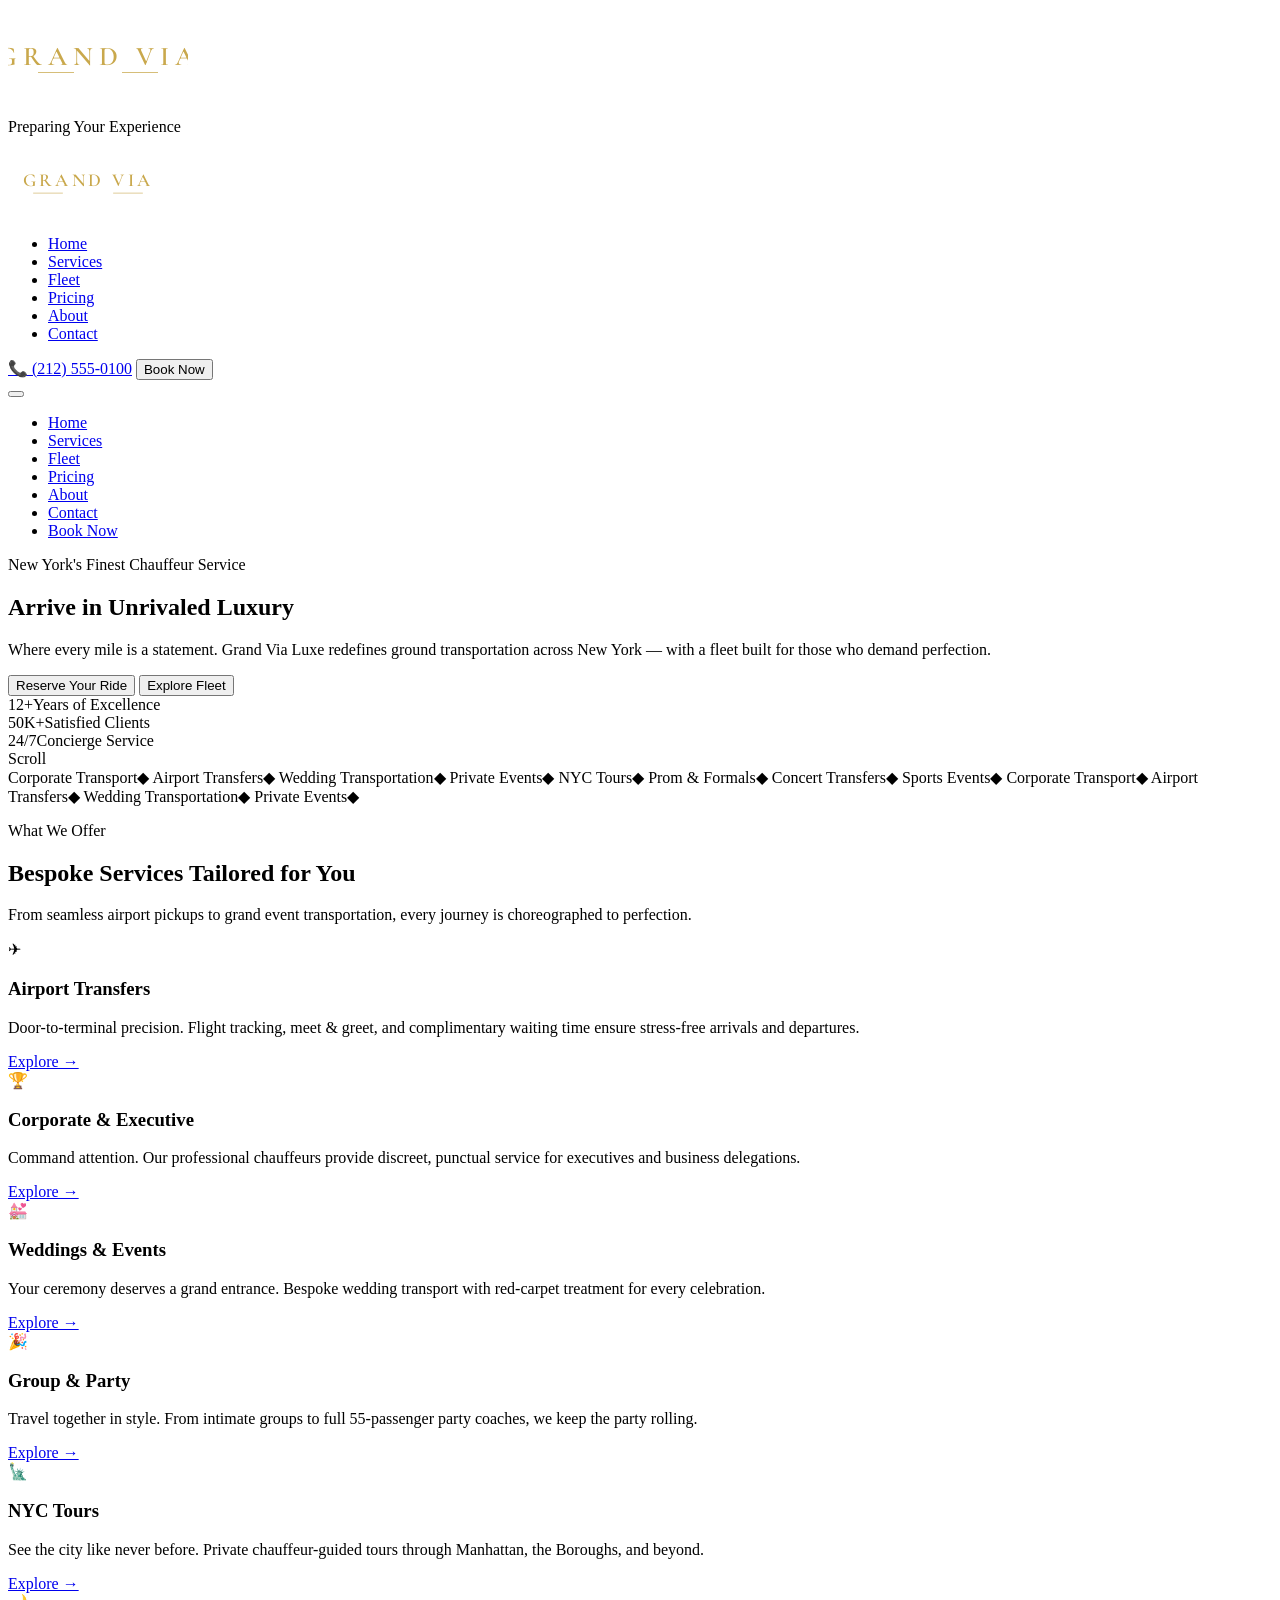
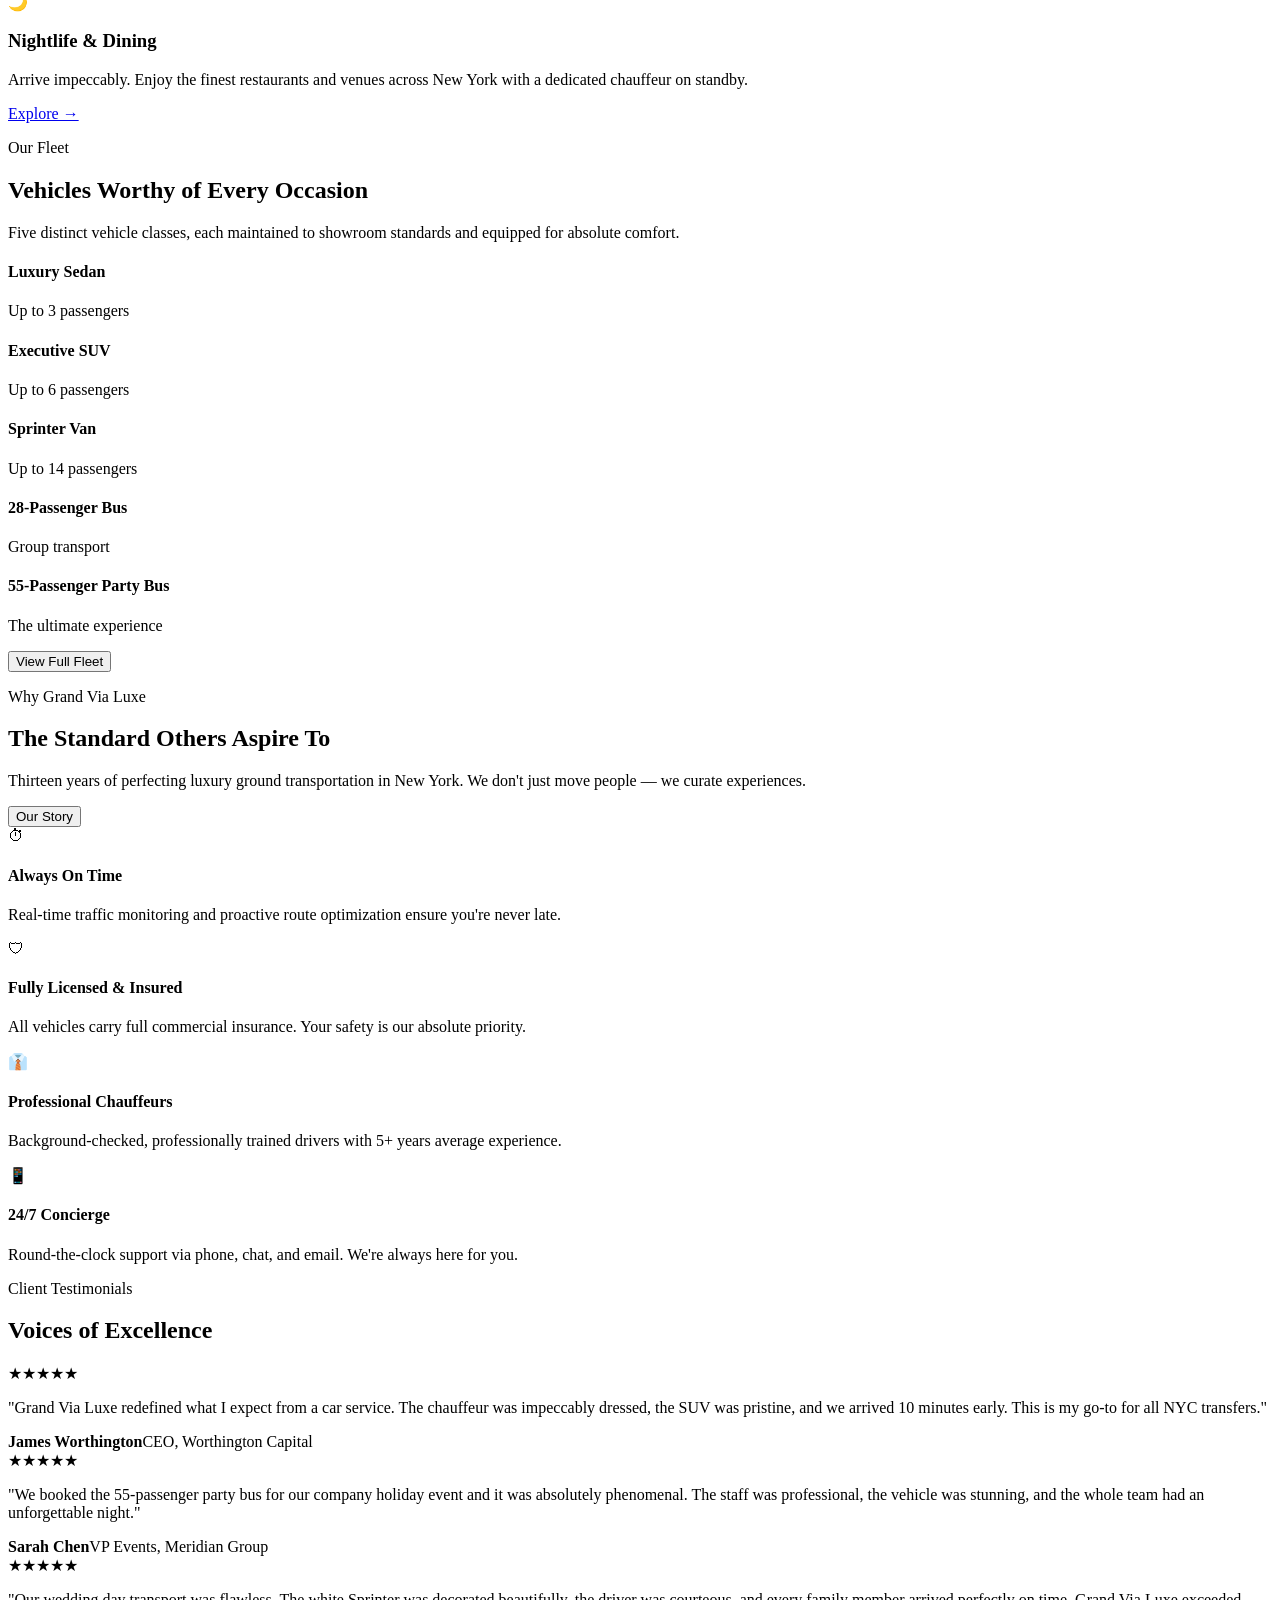
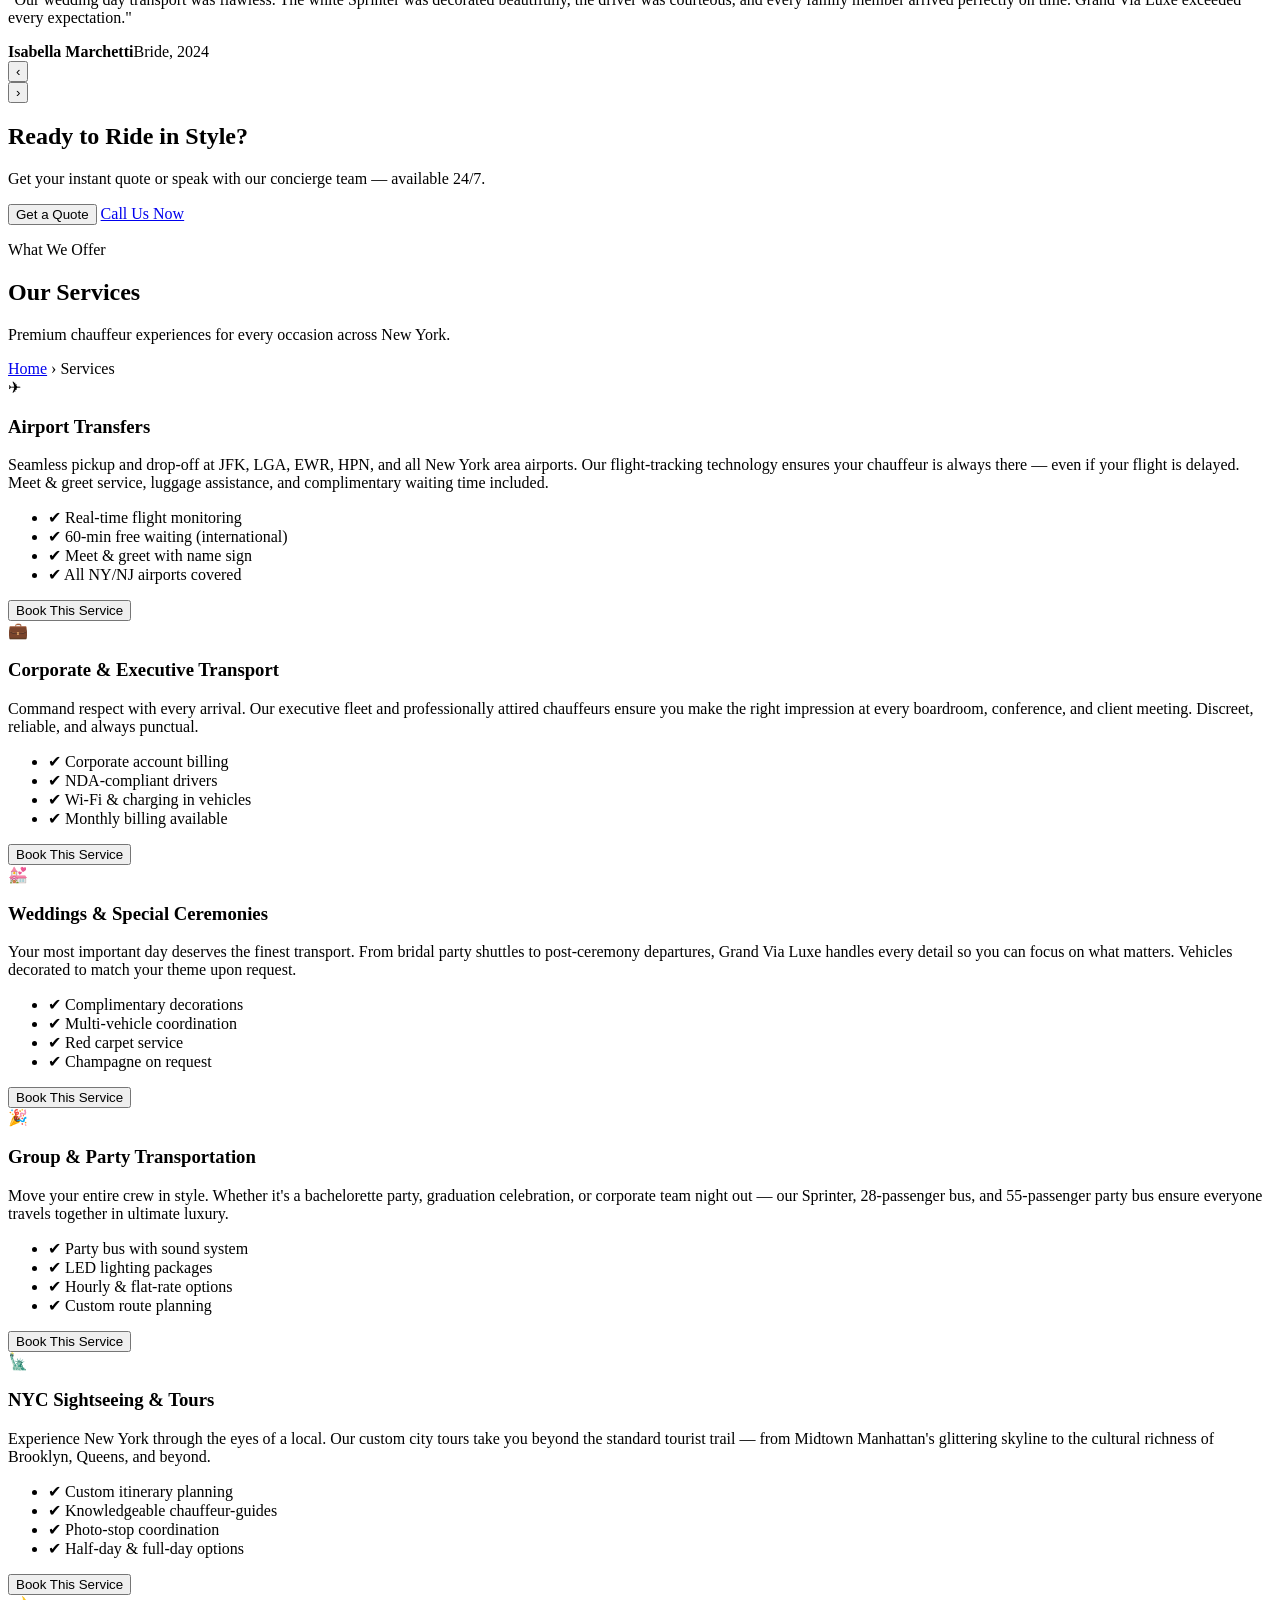
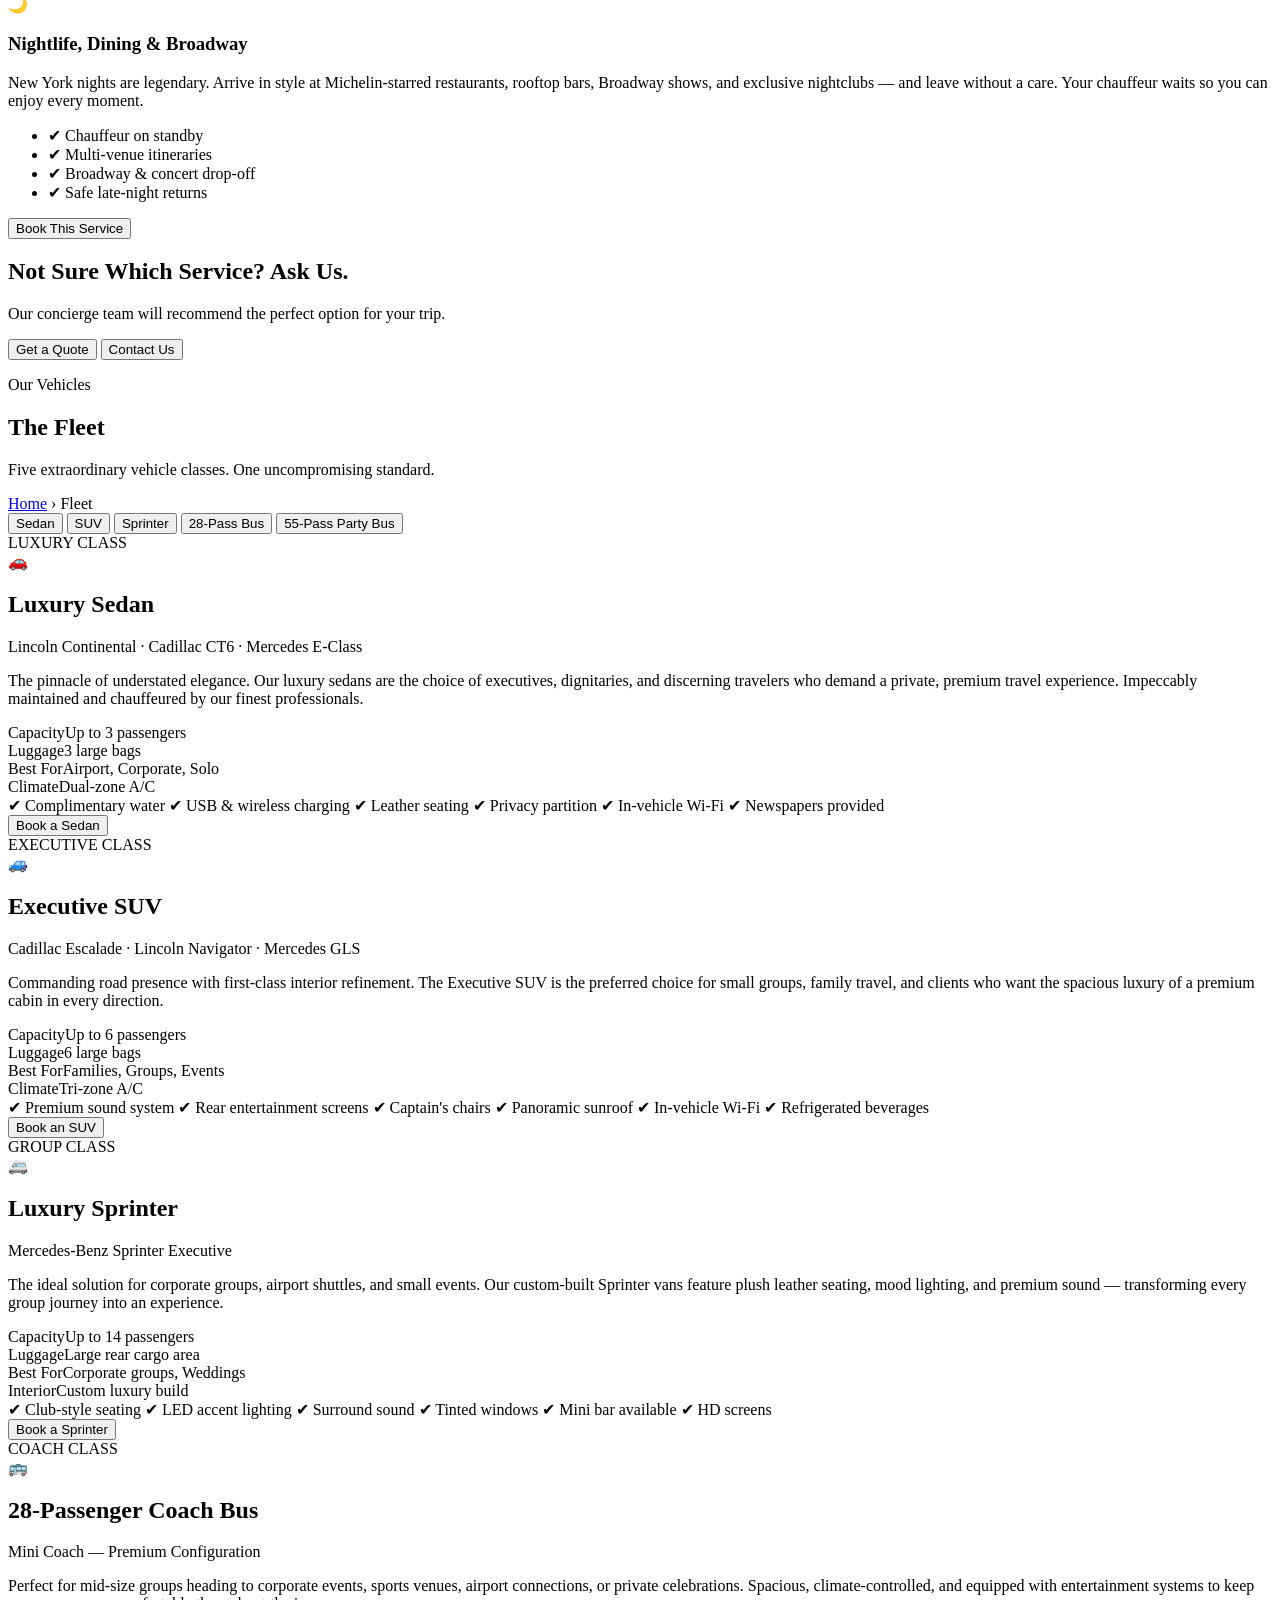
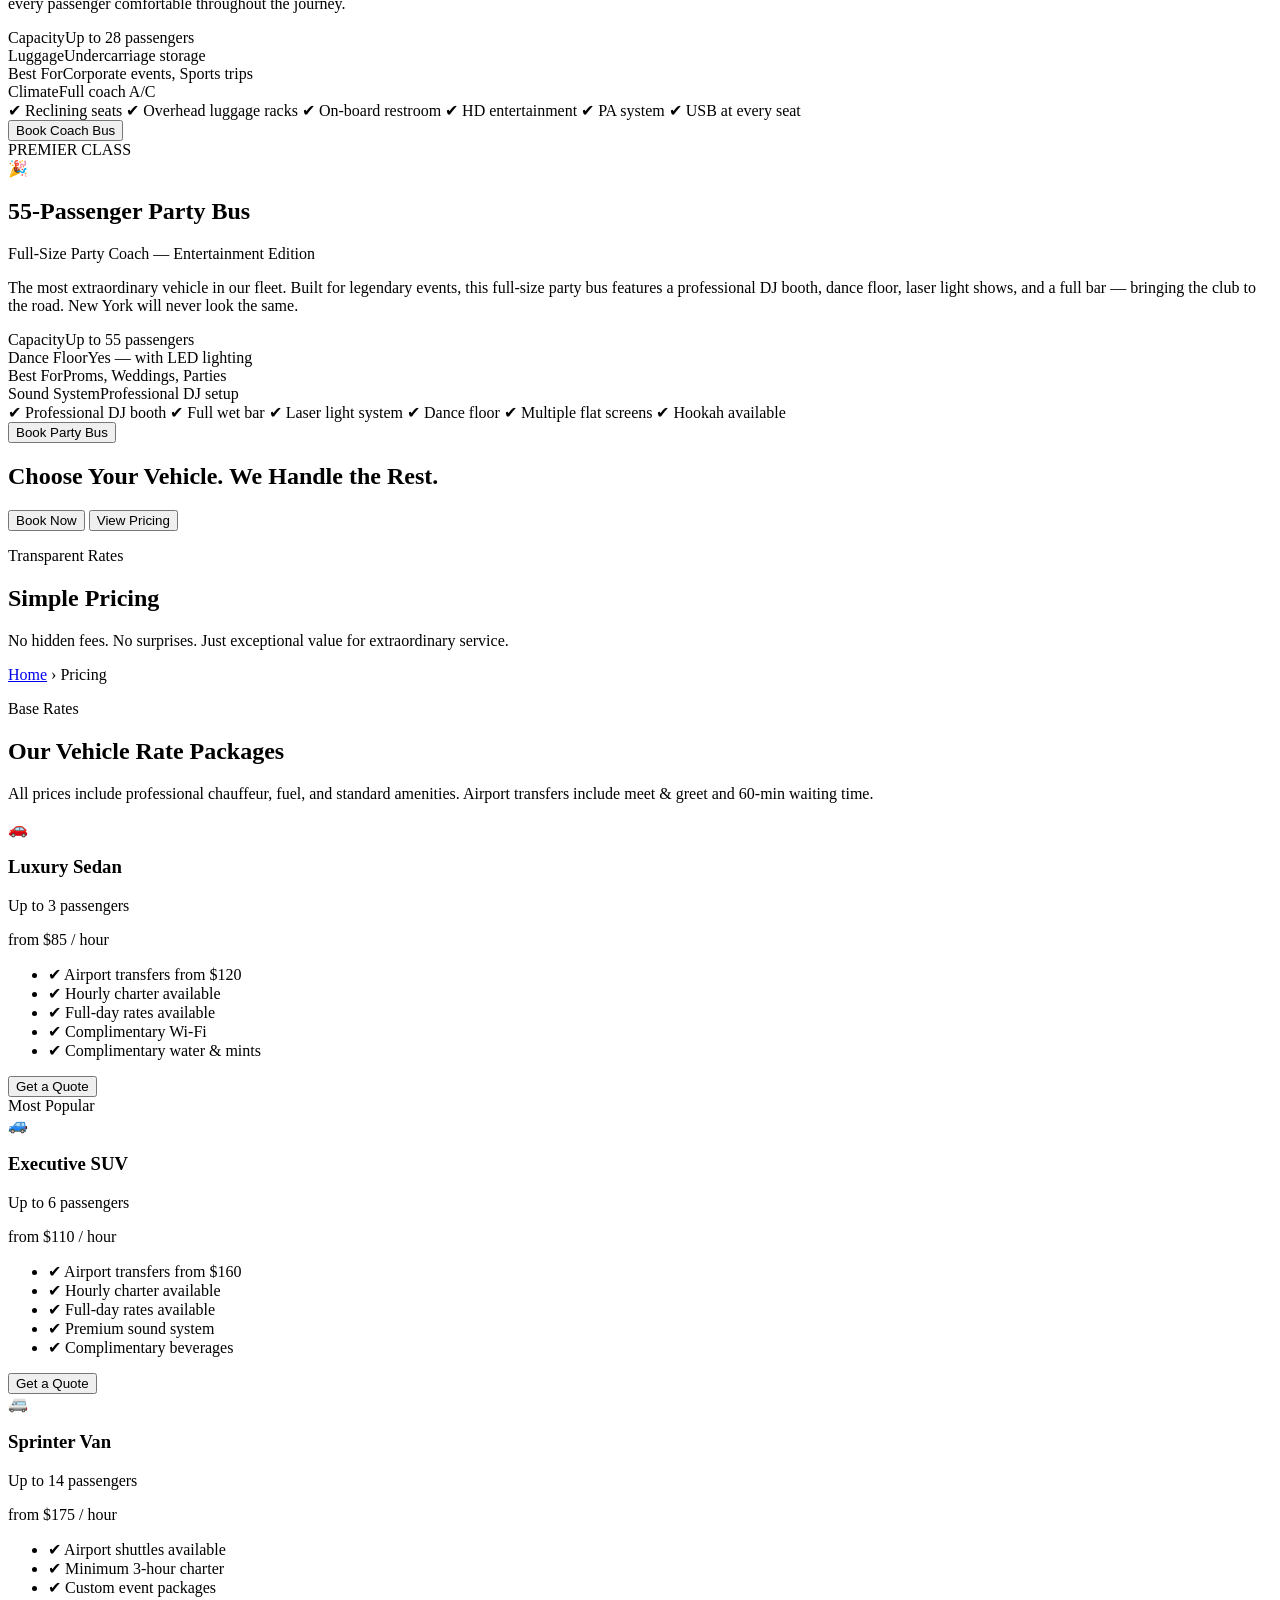
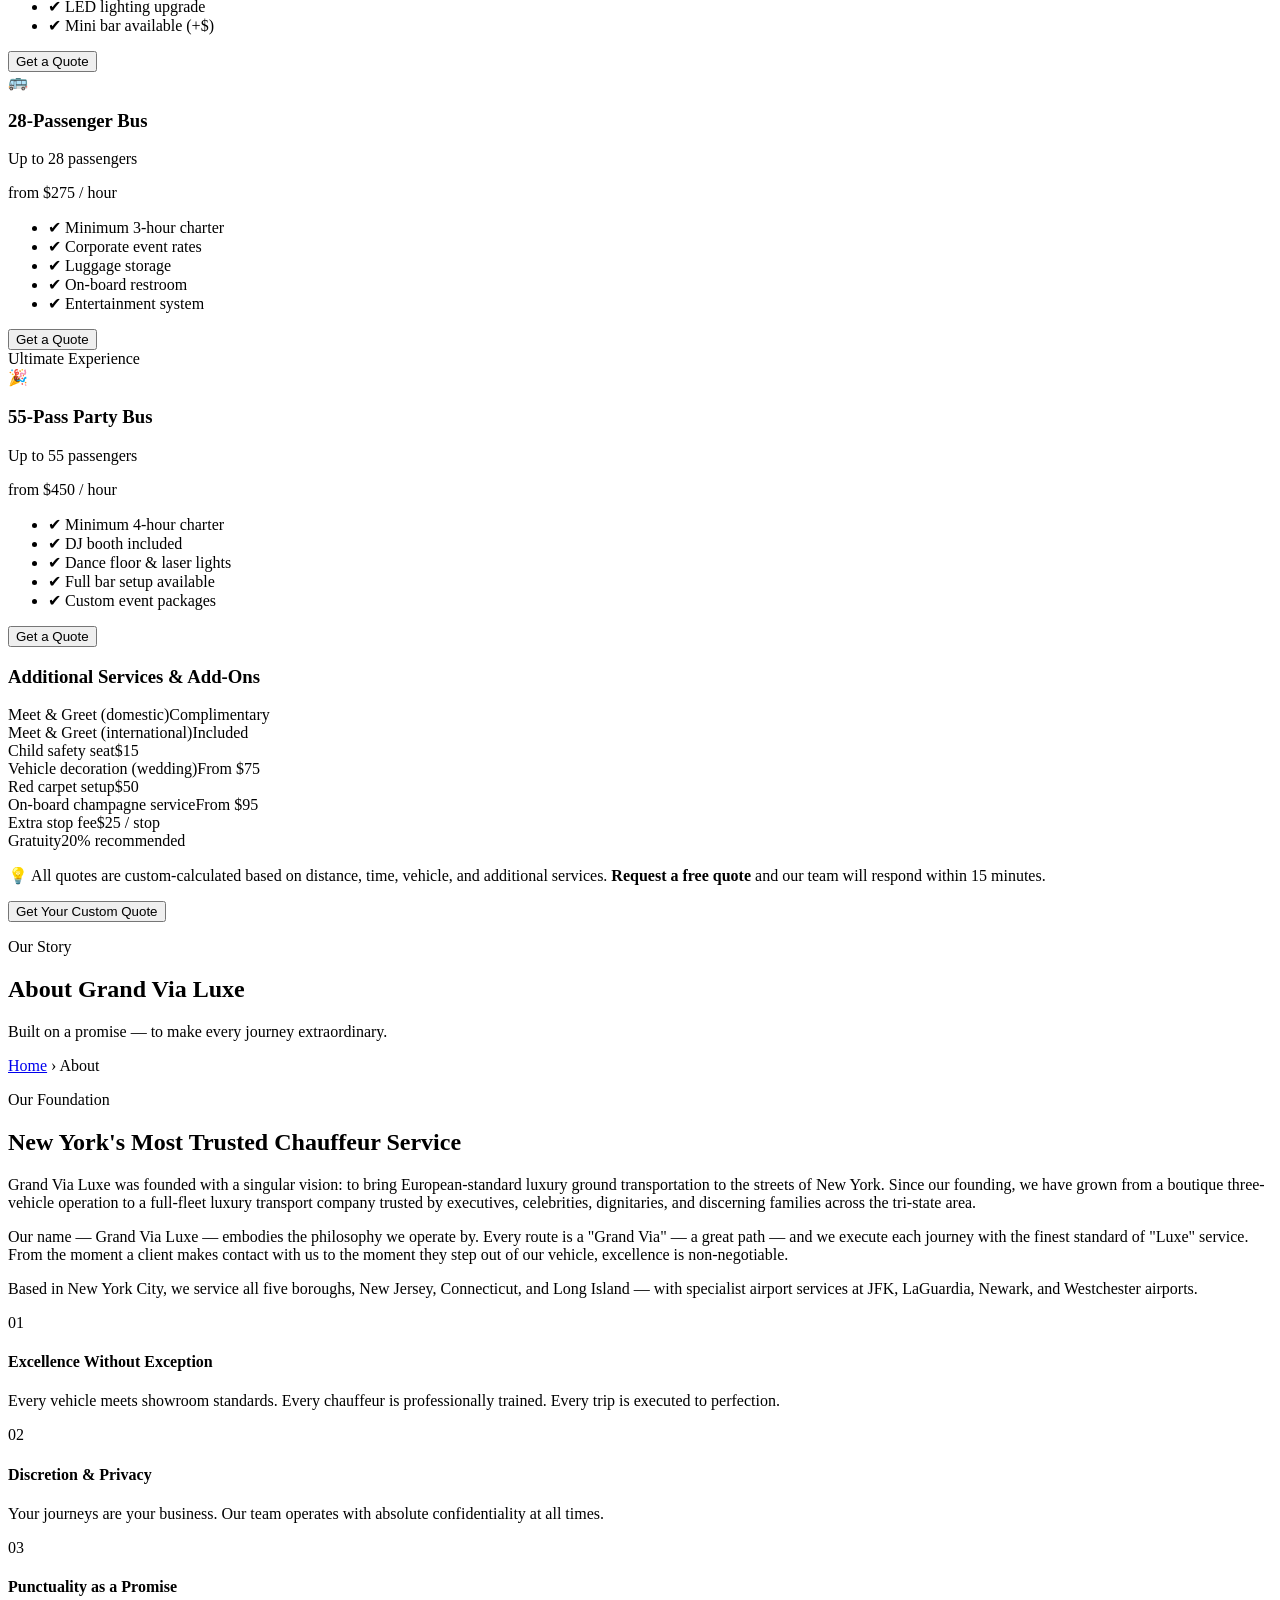
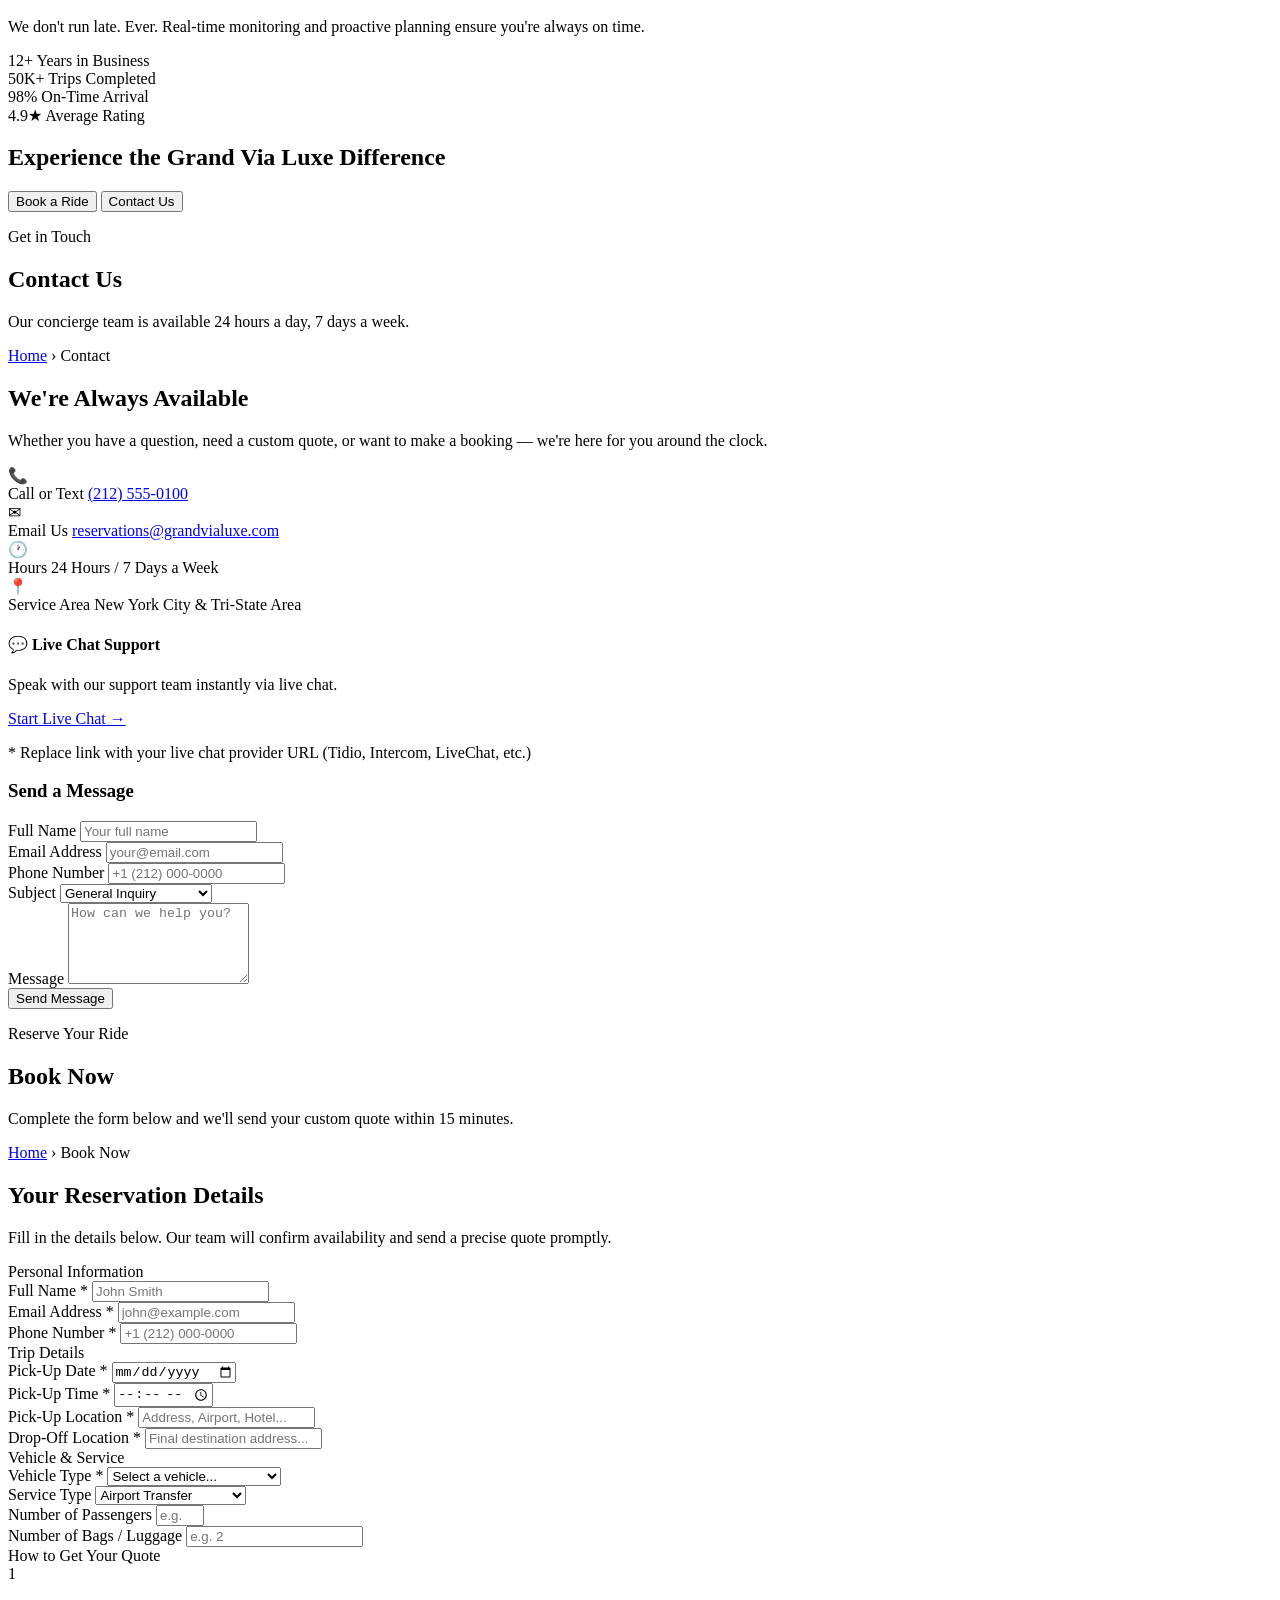
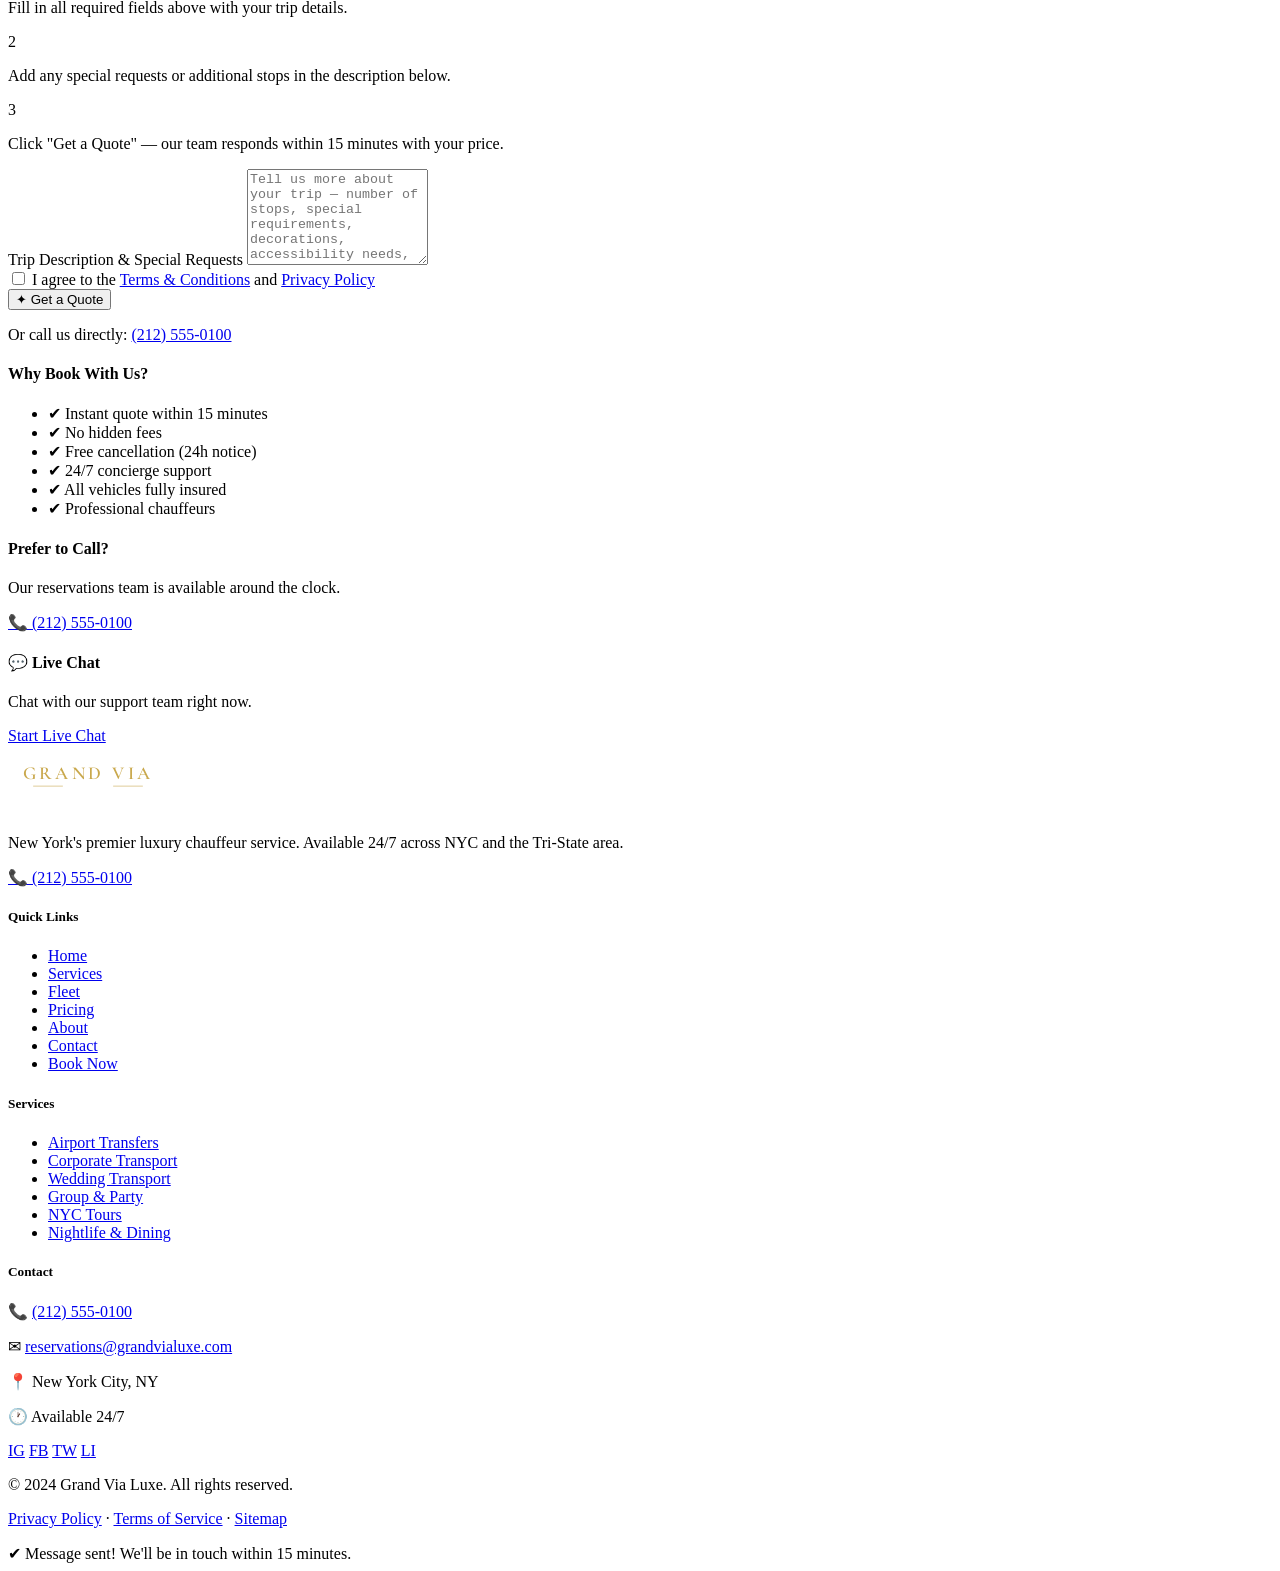
==== index.html @ 033e4ee2 "Website Uploaded" ====
<!DOCTYPE html>
<html lang="en">
<head>
  <meta charset="UTF-8" />
  <meta name="viewport" content="width=device-width, initial-scale=1.0"/>
  <title>Grand Via Luxe | Premium Chauffeur Service New York</title>
  <meta name="description" content="Grand Via Luxe – New York's premier luxury chauffeur service. Sedan, SUV, Sprinter, Party Bus. Book your ride today."/>
  <link rel="preconnect" href="https://fonts.googleapis.com"/>
  <link rel="preconnect" href="https://fonts.gstatic.com" crossorigin/>
  <link href="https://fonts.googleapis.com/css2?family=Cormorant+Garamond:ital,wght@0,300;0,400;0,600;0,700;1,300;1,400&family=Inter:wght@300;400;500;600&family=Playfair+Display:wght@400;700&display=swap" rel="stylesheet"/>
  <link rel="stylesheet" href="css/style.css"/>
</head>
<body>

<!-- ═══════════════ PRELOADER ═══════════════ -->
<div id="preloader">
  <div class="preloader-inner">
    <div class="preloader-logo">
      <svg viewBox="0 0 120 60" xmlns="http://www.w3.org/2000/svg" width="180">
        <text x="50%" y="38" text-anchor="middle" font-family="Cormorant Garamond,serif" font-size="18" font-weight="600" fill="#C9A84C" letter-spacing="4">GRAND VIA</text>
        <text x="50%" y="54" text-anchor="middle" font-family="Cormorant Garamond,serif" font-size="11" font-weight="300" fill="#ffffff" letter-spacing="8">LUXE</text>
        <line x1="20" y1="43" x2="44" y2="43" stroke="#C9A84C" stroke-width="0.5"/>
        <line x1="76" y1="43" x2="100" y2="43" stroke="#C9A84C" stroke-width="0.5"/>
      </svg>
    </div>
    <div class="preloader-line"><span></span></div>
    <p class="preloader-text">Preparing Your Experience</p>
  </div>
</div>

<!-- ═══════════════ NAV ═══════════════ -->
<header id="main-header">
  <nav class="navbar">
    <div class="nav-logo" data-page="home">
      <svg viewBox="0 0 140 55" xmlns="http://www.w3.org/2000/svg" width="160">
        <text x="50%" y="30" text-anchor="middle" font-family="Cormorant Garamond,serif" font-size="16" font-weight="600" fill="#C9A84C" letter-spacing="3">GRAND VIA</text>
        <text x="50%" y="46" text-anchor="middle" font-family="Cormorant Garamond,serif" font-size="10" font-weight="300" fill="#ffffff" letter-spacing="7">LUXE</text>
        <line x1="22" y1="36" x2="48" y2="36" stroke="#C9A84C" stroke-width="0.5"/>
        <line x1="92" y1="36" x2="118" y2="36" stroke="#C9A84C" stroke-width="0.5"/>
      </svg>
    </div>
    <ul class="nav-links">
      <li><a href="#" class="nav-link active" data-page="home">Home</a></li>
      <li><a href="#" class="nav-link" data-page="services">Services</a></li>
      <li><a href="#" class="nav-link" data-page="fleet">Fleet</a></li>
      <li><a href="#" class="nav-link" data-page="pricing">Pricing</a></li>
      <li><a href="#" class="nav-link" data-page="about">About</a></li>
      <li><a href="#" class="nav-link" data-page="contact">Contact</a></li>
    </ul>
    <div class="nav-actions">
      <a href="tel:+12125550100" class="nav-phone"><span class="phone-icon">📞</span> (212) 555-0100</a>
      <button class="btn-book-nav" data-page="booking">Book Now</button>
    </div>
    <button class="hamburger" id="hamburger" aria-label="Menu">
      <span></span><span></span><span></span>
    </button>
  </nav>
  <div class="mobile-menu" id="mobile-menu">
    <ul>
      <li><a href="#" class="nav-link" data-page="home">Home</a></li>
      <li><a href="#" class="nav-link" data-page="services">Services</a></li>
      <li><a href="#" class="nav-link" data-page="fleet">Fleet</a></li>
      <li><a href="#" class="nav-link" data-page="pricing">Pricing</a></li>
      <li><a href="#" class="nav-link" data-page="about">About</a></li>
      <li><a href="#" class="nav-link" data-page="contact">Contact</a></li>
      <li><a href="#" class="nav-link" data-page="booking">Book Now</a></li>
    </ul>
  </div>
</header>

<!-- ═══════════════ PAGE WRAPPER ═══════════════ -->
<main id="page-wrapper">

  <!-- ══════ PAGE: HOME ══════ -->
  <section class="page active" id="page-home">
    <!-- Hero -->
    <div class="hero">
      <div class="hero-bg">
        <div class="hero-overlay"></div>
        <div class="hero-particles" id="particles"></div>
      </div>
      <div class="hero-content">
        <p class="hero-eyebrow"><span class="gold-line"></span>New York's Finest Chauffeur Service<span class="gold-line"></span></p>
        <h1 class="hero-title">
          <span class="line1">Arrive in</span>
          <span class="line2 gold-text">Unrivaled</span>
          <span class="line3">Luxury</span>
        </h1>
        <p class="hero-sub">Where every mile is a statement. Grand Via Luxe redefines ground transportation across New York — with a fleet built for those who demand perfection.</p>
        <div class="hero-cta">
          <button class="btn-primary" data-page="booking">Reserve Your Ride</button>
          <button class="btn-outline" data-page="fleet">Explore Fleet</button>
        </div>
        <div class="hero-stats">
          <div class="stat"><span class="stat-num">12+</span><span class="stat-label">Years of Excellence</span></div>
          <div class="stat-divider"></div>
          <div class="stat"><span class="stat-num">50K+</span><span class="stat-label">Satisfied Clients</span></div>
          <div class="stat-divider"></div>
          <div class="stat"><span class="stat-num">24/7</span><span class="stat-label">Concierge Service</span></div>
        </div>
      </div>
      <div class="hero-scroll-indicator">
        <span>Scroll</span>
        <div class="scroll-line"></div>
      </div>
    </div>

    <!-- Marquee -->
    <div class="marquee-section">
      <div class="marquee-track">
        <span>Corporate Transport</span><span class="dot">◆</span>
        <span>Airport Transfers</span><span class="dot">◆</span>
        <span>Wedding Transportation</span><span class="dot">◆</span>
        <span>Private Events</span><span class="dot">◆</span>
        <span>NYC Tours</span><span class="dot">◆</span>
        <span>Prom & Formals</span><span class="dot">◆</span>
        <span>Concert Transfers</span><span class="dot">◆</span>
        <span>Sports Events</span><span class="dot">◆</span>
        <span>Corporate Transport</span><span class="dot">◆</span>
        <span>Airport Transfers</span><span class="dot">◆</span>
        <span>Wedding Transportation</span><span class="dot">◆</span>
        <span>Private Events</span><span class="dot">◆</span>
      </div>
    </div>

    <!-- Services Preview -->
    <section class="section services-preview">
      <div class="container">
        <div class="section-header">
          <p class="eyebrow">What We Offer</p>
          <h2>Bespoke <span class="gold-text">Services</span> Tailored for You</h2>
          <p class="section-sub">From seamless airport pickups to grand event transportation, every journey is choreographed to perfection.</p>
        </div>
        <div class="services-grid">
          <div class="service-card" data-page="services">
            <div class="service-icon">✈</div>
            <h3>Airport Transfers</h3>
            <p>Door-to-terminal precision. Flight tracking, meet & greet, and complimentary waiting time ensure stress-free arrivals and departures.</p>
            <a href="#" class="card-link" data-page="services">Explore →</a>
          </div>
          <div class="service-card featured" data-page="services">
            <div class="service-icon">🏆</div>
            <h3>Corporate & Executive</h3>
            <p>Command attention. Our professional chauffeurs provide discreet, punctual service for executives and business delegations.</p>
            <a href="#" class="card-link" data-page="services">Explore →</a>
          </div>
          <div class="service-card" data-page="services">
            <div class="service-icon">💒</div>
            <h3>Weddings & Events</h3>
            <p>Your ceremony deserves a grand entrance. Bespoke wedding transport with red-carpet treatment for every celebration.</p>
            <a href="#" class="card-link" data-page="services">Explore →</a>
          </div>
          <div class="service-card" data-page="services">
            <div class="service-icon">🎉</div>
            <h3>Group & Party</h3>
            <p>Travel together in style. From intimate groups to full 55-passenger party coaches, we keep the party rolling.</p>
            <a href="#" class="card-link" data-page="services">Explore →</a>
          </div>
          <div class="service-card" data-page="services">
            <div class="service-icon">🗽</div>
            <h3>NYC Tours</h3>
            <p>See the city like never before. Private chauffeur-guided tours through Manhattan, the Boroughs, and beyond.</p>
            <a href="#" class="card-link" data-page="services">Explore →</a>
          </div>
          <div class="service-card" data-page="services">
            <div class="service-icon">🌙</div>
            <h3>Nightlife & Dining</h3>
            <p>Arrive impeccably. Enjoy the finest restaurants and venues across New York with a dedicated chauffeur on standby.</p>
            <a href="#" class="card-link" data-page="services">Explore →</a>
          </div>
        </div>
      </div>
    </section>

    <!-- Fleet Preview -->
    <section class="section fleet-preview dark-section">
      <div class="container">
        <div class="section-header light">
          <p class="eyebrow">Our Fleet</p>
          <h2>Vehicles Worthy of <span class="gold-text">Every Occasion</span></h2>
          <p class="section-sub">Five distinct vehicle classes, each maintained to showroom standards and equipped for absolute comfort.</p>
        </div>
        <div class="fleet-preview-grid">
          <div class="fleet-thumb" data-page="fleet">
            <div class="fleet-thumb-img sedan-bg"></div>
            <div class="fleet-thumb-info">
              <h4>Luxury Sedan</h4>
              <p>Up to 3 passengers</p>
            </div>
          </div>
          <div class="fleet-thumb" data-page="fleet">
            <div class="fleet-thumb-img suv-bg"></div>
            <div class="fleet-thumb-info">
              <h4>Executive SUV</h4>
              <p>Up to 6 passengers</p>
            </div>
          </div>
          <div class="fleet-thumb" data-page="fleet">
            <div class="fleet-thumb-img sprinter-bg"></div>
            <div class="fleet-thumb-info">
              <h4>Sprinter Van</h4>
              <p>Up to 14 passengers</p>
            </div>
          </div>
          <div class="fleet-thumb" data-page="fleet">
            <div class="fleet-thumb-img bus28-bg"></div>
            <div class="fleet-thumb-info">
              <h4>28-Passenger Bus</h4>
              <p>Group transport</p>
            </div>
          </div>
          <div class="fleet-thumb" data-page="fleet">
            <div class="fleet-thumb-img bus55-bg"></div>
            <div class="fleet-thumb-info">
              <h4>55-Passenger Party Bus</h4>
              <p>The ultimate experience</p>
            </div>
          </div>
        </div>
        <div class="section-cta">
          <button class="btn-primary" data-page="fleet">View Full Fleet</button>
        </div>
      </div>
    </section>

    <!-- Why Us -->
    <section class="section why-section">
      <div class="container">
        <div class="why-layout">
          <div class="why-left">
            <p class="eyebrow">Why Grand Via Luxe</p>
            <h2>The Standard Others <span class="gold-text">Aspire To</span></h2>
            <p class="section-sub">Thirteen years of perfecting luxury ground transportation in New York. We don't just move people — we curate experiences.</p>
            <button class="btn-primary" data-page="about">Our Story</button>
          </div>
          <div class="why-right">
            <div class="why-item">
              <div class="why-icon">⏱</div>
              <div>
                <h4>Always On Time</h4>
                <p>Real-time traffic monitoring and proactive route optimization ensure you're never late.</p>
              </div>
            </div>
            <div class="why-item">
              <div class="why-icon">🛡</div>
              <div>
                <h4>Fully Licensed & Insured</h4>
                <p>All vehicles carry full commercial insurance. Your safety is our absolute priority.</p>
              </div>
            </div>
            <div class="why-item">
              <div class="why-icon">👔</div>
              <div>
                <h4>Professional Chauffeurs</h4>
                <p>Background-checked, professionally trained drivers with 5+ years average experience.</p>
              </div>
            </div>
            <div class="why-item">
              <div class="why-icon">📱</div>
              <div>
                <h4>24/7 Concierge</h4>
                <p>Round-the-clock support via phone, chat, and email. We're always here for you.</p>
              </div>
            </div>
          </div>
        </div>
      </div>
    </section>

    <!-- Testimonials -->
    <section class="section testimonials dark-section">
      <div class="container">
        <div class="section-header light">
          <p class="eyebrow">Client Testimonials</p>
          <h2>Voices of <span class="gold-text">Excellence</span></h2>
        </div>
        <div class="testimonials-slider" id="testimonials-slider">
          <div class="testimonial active">
            <div class="stars">★★★★★</div>
            <p>"Grand Via Luxe redefined what I expect from a car service. The chauffeur was impeccably dressed, the SUV was pristine, and we arrived 10 minutes early. This is my go-to for all NYC transfers."</p>
            <div class="testi-author"><strong>James Worthington</strong><span>CEO, Worthington Capital</span></div>
          </div>
          <div class="testimonial">
            <div class="stars">★★★★★</div>
            <p>"We booked the 55-passenger party bus for our company holiday event and it was absolutely phenomenal. The staff was professional, the vehicle was stunning, and the whole team had an unforgettable night."</p>
            <div class="testi-author"><strong>Sarah Chen</strong><span>VP Events, Meridian Group</span></div>
          </div>
          <div class="testimonial">
            <div class="stars">★★★★★</div>
            <p>"Our wedding day transport was flawless. The white Sprinter was decorated beautifully, the driver was courteous, and every family member arrived perfectly on time. Grand Via Luxe exceeded every expectation."</p>
            <div class="testi-author"><strong>Isabella Marchetti</strong><span>Bride, 2024</span></div>
          </div>
          <div class="testi-nav">
            <button class="testi-btn" id="testi-prev">‹</button>
            <div class="testi-dots">
              <span class="dot active"></span>
              <span class="dot"></span>
              <span class="dot"></span>
            </div>
            <button class="testi-btn" id="testi-next">›</button>
          </div>
        </div>
      </div>
    </section>

    <!-- CTA Banner -->
    <section class="cta-banner">
      <div class="cta-overlay"></div>
      <div class="container cta-content">
        <h2>Ready to Ride in <span class="gold-text">Style?</span></h2>
        <p>Get your instant quote or speak with our concierge team — available 24/7.</p>
        <div class="cta-actions">
          <button class="btn-primary" data-page="booking">Get a Quote</button>
          <a href="tel:+12125550100" class="btn-outline">Call Us Now</a>
        </div>
      </div>
    </section>
  </section>

  <!-- ══════ PAGE: SERVICES ══════ -->
  <section class="page" id="page-services">
    <div class="page-hero short-hero">
      <div class="short-hero-overlay"></div>
      <div class="short-hero-content">
        <p class="eyebrow">What We Offer</p>
        <h1>Our <span class="gold-text">Services</span></h1>
        <p>Premium chauffeur experiences for every occasion across New York.</p>
        <div class="breadcrumb"><a href="#" data-page="home">Home</a> <span>›</span> Services</div>
      </div>
    </div>

    <section class="section">
      <div class="container">
        <div class="services-full-grid">

          <div class="service-full-card">
            <div class="sfc-icon-wrap">✈</div>
            <div class="sfc-body">
              <h3>Airport Transfers</h3>
              <p>Seamless pickup and drop-off at JFK, LGA, EWR, HPN, and all New York area airports. Our flight-tracking technology ensures your chauffeur is always there — even if your flight is delayed. Meet & greet service, luggage assistance, and complimentary waiting time included.</p>
              <ul class="sfc-features">
                <li>✔ Real-time flight monitoring</li>
                <li>✔ 60-min free waiting (international)</li>
                <li>✔ Meet & greet with name sign</li>
                <li>✔ All NY/NJ airports covered</li>
              </ul>
              <button class="btn-primary" data-page="booking">Book This Service</button>
            </div>
          </div>

          <div class="service-full-card reverse">
            <div class="sfc-icon-wrap">💼</div>
            <div class="sfc-body">
              <h3>Corporate & Executive Transport</h3>
              <p>Command respect with every arrival. Our executive fleet and professionally attired chauffeurs ensure you make the right impression at every boardroom, conference, and client meeting. Discreet, reliable, and always punctual.</p>
              <ul class="sfc-features">
                <li>✔ Corporate account billing</li>
                <li>✔ NDA-compliant drivers</li>
                <li>✔ Wi-Fi & charging in vehicles</li>
                <li>✔ Monthly billing available</li>
              </ul>
              <button class="btn-primary" data-page="booking">Book This Service</button>
            </div>
          </div>

          <div class="service-full-card">
            <div class="sfc-icon-wrap">💒</div>
            <div class="sfc-body">
              <h3>Weddings & Special Ceremonies</h3>
              <p>Your most important day deserves the finest transport. From bridal party shuttles to post-ceremony departures, Grand Via Luxe handles every detail so you can focus on what matters. Vehicles decorated to match your theme upon request.</p>
              <ul class="sfc-features">
                <li>✔ Complimentary decorations</li>
                <li>✔ Multi-vehicle coordination</li>
                <li>✔ Red carpet service</li>
                <li>✔ Champagne on request</li>
              </ul>
              <button class="btn-primary" data-page="booking">Book This Service</button>
            </div>
          </div>

          <div class="service-full-card reverse">
            <div class="sfc-icon-wrap">🎉</div>
            <div class="sfc-body">
              <h3>Group & Party Transportation</h3>
              <p>Move your entire crew in style. Whether it's a bachelorette party, graduation celebration, or corporate team night out — our Sprinter, 28-passenger bus, and 55-passenger party bus ensure everyone travels together in ultimate luxury.</p>
              <ul class="sfc-features">
                <li>✔ Party bus with sound system</li>
                <li>✔ LED lighting packages</li>
                <li>✔ Hourly & flat-rate options</li>
                <li>✔ Custom route planning</li>
              </ul>
              <button class="btn-primary" data-page="booking">Book This Service</button>
            </div>
          </div>

          <div class="service-full-card">
            <div class="sfc-icon-wrap">🗽</div>
            <div class="sfc-body">
              <h3>NYC Sightseeing & Tours</h3>
              <p>Experience New York through the eyes of a local. Our custom city tours take you beyond the standard tourist trail — from Midtown Manhattan's glittering skyline to the cultural richness of Brooklyn, Queens, and beyond.</p>
              <ul class="sfc-features">
                <li>✔ Custom itinerary planning</li>
                <li>✔ Knowledgeable chauffeur-guides</li>
                <li>✔ Photo-stop coordination</li>
                <li>✔ Half-day & full-day options</li>
              </ul>
              <button class="btn-primary" data-page="booking">Book This Service</button>
            </div>
          </div>

          <div class="service-full-card reverse">
            <div class="sfc-icon-wrap">🌙</div>
            <div class="sfc-body">
              <h3>Nightlife, Dining & Broadway</h3>
              <p>New York nights are legendary. Arrive in style at Michelin-starred restaurants, rooftop bars, Broadway shows, and exclusive nightclubs — and leave without a care. Your chauffeur waits so you can enjoy every moment.</p>
              <ul class="sfc-features">
                <li>✔ Chauffeur on standby</li>
                <li>✔ Multi-venue itineraries</li>
                <li>✔ Broadway & concert drop-off</li>
                <li>✔ Safe late-night returns</li>
              </ul>
              <button class="btn-primary" data-page="booking">Book This Service</button>
            </div>
          </div>

        </div>
      </div>
    </section>

    <!-- Service CTA -->
    <div class="cta-banner">
      <div class="cta-overlay"></div>
      <div class="container cta-content">
        <h2>Not Sure Which Service? <span class="gold-text">Ask Us.</span></h2>
        <p>Our concierge team will recommend the perfect option for your trip.</p>
        <div class="cta-actions">
          <button class="btn-primary" data-page="booking">Get a Quote</button>
          <button class="btn-outline" data-page="contact">Contact Us</button>
        </div>
      </div>
    </div>
  </section>

  <!-- ══════ PAGE: FLEET ══════ -->
  <section class="page" id="page-fleet">
    <div class="page-hero short-hero">
      <div class="short-hero-overlay"></div>
      <div class="short-hero-content">
        <p class="eyebrow">Our Vehicles</p>
        <h1>The <span class="gold-text">Fleet</span></h1>
        <p>Five extraordinary vehicle classes. One uncompromising standard.</p>
        <div class="breadcrumb"><a href="#" data-page="home">Home</a> <span>›</span> Fleet</div>
      </div>
    </div>

    <section class="section">
      <div class="container">
        <div class="fleet-tabs">
          <button class="fleet-tab active" data-vehicle="sedan">Sedan</button>
          <button class="fleet-tab" data-vehicle="suv">SUV</button>
          <button class="fleet-tab" data-vehicle="sprinter">Sprinter</button>
          <button class="fleet-tab" data-vehicle="bus28">28-Pass Bus</button>
          <button class="fleet-tab" data-vehicle="bus55">55-Pass Party Bus</button>
        </div>

        <!-- Sedan -->
        <div class="vehicle-detail active" id="vehicle-sedan">
          <div class="vehicle-layout">
            <div class="vehicle-visual sedan-visual">
              <div class="vehicle-badge">LUXURY CLASS</div>
              <div class="vehicle-emoji-display">🚗</div>
            </div>
            <div class="vehicle-info">
              <h2>Luxury <span class="gold-text">Sedan</span></h2>
              <p class="vehicle-model">Lincoln Continental · Cadillac CT6 · Mercedes E-Class</p>
              <p class="vehicle-desc">The pinnacle of understated elegance. Our luxury sedans are the choice of executives, dignitaries, and discerning travelers who demand a private, premium travel experience. Impeccably maintained and chauffeured by our finest professionals.</p>
              <div class="vehicle-specs">
                <div class="spec"><span class="spec-label">Capacity</span><span class="spec-val">Up to 3 passengers</span></div>
                <div class="spec"><span class="spec-label">Luggage</span><span class="spec-val">3 large bags</span></div>
                <div class="spec"><span class="spec-label">Best For</span><span class="spec-val">Airport, Corporate, Solo</span></div>
                <div class="spec"><span class="spec-label">Climate</span><span class="spec-val">Dual-zone A/C</span></div>
              </div>
              <div class="vehicle-amenities">
                <span>✔ Complimentary water</span>
                <span>✔ USB & wireless charging</span>
                <span>✔ Leather seating</span>
                <span>✔ Privacy partition</span>
                <span>✔ In-vehicle Wi-Fi</span>
                <span>✔ Newspapers provided</span>
              </div>
              <button class="btn-primary" data-page="booking">Book a Sedan</button>
            </div>
          </div>
        </div>

        <!-- SUV -->
        <div class="vehicle-detail" id="vehicle-suv">
          <div class="vehicle-layout">
            <div class="vehicle-visual suv-visual">
              <div class="vehicle-badge">EXECUTIVE CLASS</div>
              <div class="vehicle-emoji-display">🚙</div>
            </div>
            <div class="vehicle-info">
              <h2>Executive <span class="gold-text">SUV</span></h2>
              <p class="vehicle-model">Cadillac Escalade · Lincoln Navigator · Mercedes GLS</p>
              <p class="vehicle-desc">Commanding road presence with first-class interior refinement. The Executive SUV is the preferred choice for small groups, family travel, and clients who want the spacious luxury of a premium cabin in every direction.</p>
              <div class="vehicle-specs">
                <div class="spec"><span class="spec-label">Capacity</span><span class="spec-val">Up to 6 passengers</span></div>
                <div class="spec"><span class="spec-label">Luggage</span><span class="spec-val">6 large bags</span></div>
                <div class="spec"><span class="spec-label">Best For</span><span class="spec-val">Families, Groups, Events</span></div>
                <div class="spec"><span class="spec-label">Climate</span><span class="spec-val">Tri-zone A/C</span></div>
              </div>
              <div class="vehicle-amenities">
                <span>✔ Premium sound system</span>
                <span>✔ Rear entertainment screens</span>
                <span>✔ Captain's chairs</span>
                <span>✔ Panoramic sunroof</span>
                <span>✔ In-vehicle Wi-Fi</span>
                <span>✔ Refrigerated beverages</span>
              </div>
              <button class="btn-primary" data-page="booking">Book an SUV</button>
            </div>
          </div>
        </div>

        <!-- Sprinter -->
        <div class="vehicle-detail" id="vehicle-sprinter">
          <div class="vehicle-layout">
            <div class="vehicle-visual sprinter-visual">
              <div class="vehicle-badge">GROUP CLASS</div>
              <div class="vehicle-emoji-display">🚐</div>
            </div>
            <div class="vehicle-info">
              <h2>Luxury <span class="gold-text">Sprinter</span></h2>
              <p class="vehicle-model">Mercedes-Benz Sprinter Executive</p>
              <p class="vehicle-desc">The ideal solution for corporate groups, airport shuttles, and small events. Our custom-built Sprinter vans feature plush leather seating, mood lighting, and premium sound — transforming every group journey into an experience.</p>
              <div class="vehicle-specs">
                <div class="spec"><span class="spec-label">Capacity</span><span class="spec-val">Up to 14 passengers</span></div>
                <div class="spec"><span class="spec-label">Luggage</span><span class="spec-val">Large rear cargo area</span></div>
                <div class="spec"><span class="spec-label">Best For</span><span class="spec-val">Corporate groups, Weddings</span></div>
                <div class="spec"><span class="spec-label">Interior</span><span class="spec-val">Custom luxury build</span></div>
              </div>
              <div class="vehicle-amenities">
                <span>✔ Club-style seating</span>
                <span>✔ LED accent lighting</span>
                <span>✔ Surround sound</span>
                <span>✔ Tinted windows</span>
                <span>✔ Mini bar available</span>
                <span>✔ HD screens</span>
              </div>
              <button class="btn-primary" data-page="booking">Book a Sprinter</button>
            </div>
          </div>
        </div>

        <!-- 28 Passenger Bus -->
        <div class="vehicle-detail" id="vehicle-bus28">
          <div class="vehicle-layout">
            <div class="vehicle-visual bus28-visual">
              <div class="vehicle-badge">COACH CLASS</div>
              <div class="vehicle-emoji-display">🚌</div>
            </div>
            <div class="vehicle-info">
              <h2>28-Passenger <span class="gold-text">Coach Bus</span></h2>
              <p class="vehicle-model">Mini Coach — Premium Configuration</p>
              <p class="vehicle-desc">Perfect for mid-size groups heading to corporate events, sports venues, airport connections, or private celebrations. Spacious, climate-controlled, and equipped with entertainment systems to keep every passenger comfortable throughout the journey.</p>
              <div class="vehicle-specs">
                <div class="spec"><span class="spec-label">Capacity</span><span class="spec-val">Up to 28 passengers</span></div>
                <div class="spec"><span class="spec-label">Luggage</span><span class="spec-val">Undercarriage storage</span></div>
                <div class="spec"><span class="spec-label">Best For</span><span class="spec-val">Corporate events, Sports trips</span></div>
                <div class="spec"><span class="spec-label">Climate</span><span class="spec-val">Full coach A/C</span></div>
              </div>
              <div class="vehicle-amenities">
                <span>✔ Reclining seats</span>
                <span>✔ Overhead luggage racks</span>
                <span>✔ On-board restroom</span>
                <span>✔ HD entertainment</span>
                <span>✔ PA system</span>
                <span>✔ USB at every seat</span>
              </div>
              <button class="btn-primary" data-page="booking">Book Coach Bus</button>
            </div>
          </div>
        </div>

        <!-- 55 Passenger Party Bus -->
        <div class="vehicle-detail" id="vehicle-bus55">
          <div class="vehicle-layout">
            <div class="vehicle-visual bus55-visual">
              <div class="vehicle-badge">PREMIER CLASS</div>
              <div class="vehicle-emoji-display">🎉</div>
            </div>
            <div class="vehicle-info">
              <h2>55-Passenger <span class="gold-text">Party Bus</span></h2>
              <p class="vehicle-model">Full-Size Party Coach — Entertainment Edition</p>
              <p class="vehicle-desc">The most extraordinary vehicle in our fleet. Built for legendary events, this full-size party bus features a professional DJ booth, dance floor, laser light shows, and a full bar — bringing the club to the road. New York will never look the same.</p>
              <div class="vehicle-specs">
                <div class="spec"><span class="spec-label">Capacity</span><span class="spec-val">Up to 55 passengers</span></div>
                <div class="spec"><span class="spec-label">Dance Floor</span><span class="spec-val">Yes — with LED lighting</span></div>
                <div class="spec"><span class="spec-label">Best For</span><span class="spec-val">Proms, Weddings, Parties</span></div>
                <div class="spec"><span class="spec-label">Sound System</span><span class="spec-val">Professional DJ setup</span></div>
              </div>
              <div class="vehicle-amenities">
                <span>✔ Professional DJ booth</span>
                <span>✔ Full wet bar</span>
                <span>✔ Laser light system</span>
                <span>✔ Dance floor</span>
                <span>✔ Multiple flat screens</span>
                <span>✔ Hookah available</span>
              </div>
              <button class="btn-primary" data-page="booking">Book Party Bus</button>
            </div>
          </div>
        </div>

      </div>
    </section>

    <div class="cta-banner">
      <div class="cta-overlay"></div>
      <div class="container cta-content">
        <h2>Choose Your Vehicle. <span class="gold-text">We Handle the Rest.</span></h2>
        <div class="cta-actions">
          <button class="btn-primary" data-page="booking">Book Now</button>
          <button class="btn-outline" data-page="pricing">View Pricing</button>
        </div>
      </div>
    </div>
  </section>

  <!-- ══════ PAGE: PRICING ══════ -->
  <section class="page" id="page-pricing">
    <div class="page-hero short-hero">
      <div class="short-hero-overlay"></div>
      <div class="short-hero-content">
        <p class="eyebrow">Transparent Rates</p>
        <h1>Simple <span class="gold-text">Pricing</span></h1>
        <p>No hidden fees. No surprises. Just exceptional value for extraordinary service.</p>
        <div class="breadcrumb"><a href="#" data-page="home">Home</a> <span>›</span> Pricing</div>
      </div>
    </div>

    <section class="section">
      <div class="container">
        <div class="pricing-intro">
          <p class="eyebrow">Base Rates</p>
          <h2>Our Vehicle <span class="gold-text">Rate Packages</span></h2>
          <p class="section-sub">All prices include professional chauffeur, fuel, and standard amenities. Airport transfers include meet & greet and 60-min waiting time.</p>
        </div>
        <div class="pricing-grid">
          <div class="pricing-card">
            <div class="pricing-header">
              <div class="pricing-icon">🚗</div>
              <h3>Luxury Sedan</h3>
              <p class="capacity">Up to 3 passengers</p>
            </div>
            <div class="pricing-price">
              <span class="from">from</span>
              <span class="price">$85</span>
              <span class="per">/ hour</span>
            </div>
            <ul class="pricing-features">
              <li>✔ Airport transfers from $120</li>
              <li>✔ Hourly charter available</li>
              <li>✔ Full-day rates available</li>
              <li>✔ Complimentary Wi-Fi</li>
              <li>✔ Complimentary water & mints</li>
            </ul>
            <button class="btn-primary" data-page="booking">Get a Quote</button>
          </div>

          <div class="pricing-card featured">
            <div class="pricing-badge">Most Popular</div>
            <div class="pricing-header">
              <div class="pricing-icon">🚙</div>
              <h3>Executive SUV</h3>
              <p class="capacity">Up to 6 passengers</p>
            </div>
            <div class="pricing-price">
              <span class="from">from</span>
              <span class="price">$110</span>
              <span class="per">/ hour</span>
            </div>
            <ul class="pricing-features">
              <li>✔ Airport transfers from $160</li>
              <li>✔ Hourly charter available</li>
              <li>✔ Full-day rates available</li>
              <li>✔ Premium sound system</li>
              <li>✔ Complimentary beverages</li>
            </ul>
            <button class="btn-primary" data-page="booking">Get a Quote</button>
          </div>

          <div class="pricing-card">
            <div class="pricing-header">
              <div class="pricing-icon">🚐</div>
              <h3>Sprinter Van</h3>
              <p class="capacity">Up to 14 passengers</p>
            </div>
            <div class="pricing-price">
              <span class="from">from</span>
              <span class="price">$175</span>
              <span class="per">/ hour</span>
            </div>
            <ul class="pricing-features">
              <li>✔ Airport shuttles available</li>
              <li>✔ Minimum 3-hour charter</li>
              <li>✔ Custom event packages</li>
              <li>✔ LED lighting upgrade</li>
              <li>✔ Mini bar available (+$)</li>
            </ul>
            <button class="btn-primary" data-page="booking">Get a Quote</button>
          </div>

          <div class="pricing-card">
            <div class="pricing-header">
              <div class="pricing-icon">🚌</div>
              <h3>28-Passenger Bus</h3>
              <p class="capacity">Up to 28 passengers</p>
            </div>
            <div class="pricing-price">
              <span class="from">from</span>
              <span class="price">$275</span>
              <span class="per">/ hour</span>
            </div>
            <ul class="pricing-features">
              <li>✔ Minimum 3-hour charter</li>
              <li>✔ Corporate event rates</li>
              <li>✔ Luggage storage</li>
              <li>✔ On-board restroom</li>
              <li>✔ Entertainment system</li>
            </ul>
            <button class="btn-primary" data-page="booking">Get a Quote</button>
          </div>

          <div class="pricing-card premium">
            <div class="pricing-badge gold-badge">Ultimate Experience</div>
            <div class="pricing-header">
              <div class="pricing-icon">🎉</div>
              <h3>55-Pass Party Bus</h3>
              <p class="capacity">Up to 55 passengers</p>
            </div>
            <div class="pricing-price">
              <span class="from">from</span>
              <span class="price">$450</span>
              <span class="per">/ hour</span>
            </div>
            <ul class="pricing-features">
              <li>✔ Minimum 4-hour charter</li>
              <li>✔ DJ booth included</li>
              <li>✔ Dance floor & laser lights</li>
              <li>✔ Full bar setup available</li>
              <li>✔ Custom event packages</li>
            </ul>
            <button class="btn-primary" data-page="booking">Get a Quote</button>
          </div>
        </div>

        <!-- Extras -->
        <div class="pricing-extras">
          <h3>Additional Services & Add-Ons</h3>
          <div class="extras-grid">
            <div class="extra-item"><span class="extra-name">Meet & Greet (domestic)</span><span class="extra-price">Complimentary</span></div>
            <div class="extra-item"><span class="extra-name">Meet & Greet (international)</span><span class="extra-price">Included</span></div>
            <div class="extra-item"><span class="extra-name">Child safety seat</span><span class="extra-price">$15</span></div>
            <div class="extra-item"><span class="extra-name">Vehicle decoration (wedding)</span><span class="extra-price">From $75</span></div>
            <div class="extra-item"><span class="extra-name">Red carpet setup</span><span class="extra-price">$50</span></div>
            <div class="extra-item"><span class="extra-name">On-board champagne service</span><span class="extra-price">From $95</span></div>
            <div class="extra-item"><span class="extra-name">Extra stop fee</span><span class="extra-price">$25 / stop</span></div>
            <div class="extra-item"><span class="extra-name">Gratuity</span><span class="extra-price">20% recommended</span></div>
          </div>
        </div>

        <div class="pricing-note">
          <p>💡 All quotes are custom-calculated based on distance, time, vehicle, and additional services. <strong>Request a free quote</strong> and our team will respond within 15 minutes.</p>
          <button class="btn-primary" data-page="booking">Get Your Custom Quote</button>
        </div>
      </div>
    </section>
  </section>

  <!-- ══════ PAGE: ABOUT ══════ -->
  <section class="page" id="page-about">
    <div class="page-hero short-hero">
      <div class="short-hero-overlay"></div>
      <div class="short-hero-content">
        <p class="eyebrow">Our Story</p>
        <h1>About <span class="gold-text">Grand Via Luxe</span></h1>
        <p>Built on a promise — to make every journey extraordinary.</p>
        <div class="breadcrumb"><a href="#" data-page="home">Home</a> <span>›</span> About</div>
      </div>
    </div>

    <section class="section">
      <div class="container">
        <div class="about-layout">
          <div class="about-text">
            <p class="eyebrow">Our Foundation</p>
            <h2>New York's Most <span class="gold-text">Trusted</span> Chauffeur Service</h2>
            <p>Grand Via Luxe was founded with a singular vision: to bring European-standard luxury ground transportation to the streets of New York. Since our founding, we have grown from a boutique three-vehicle operation to a full-fleet luxury transport company trusted by executives, celebrities, dignitaries, and discerning families across the tri-state area.</p>
            <p>Our name — Grand Via Luxe — embodies the philosophy we operate by. Every route is a "Grand Via" — a great path — and we execute each journey with the finest standard of "Luxe" service. From the moment a client makes contact with us to the moment they step out of our vehicle, excellence is non-negotiable.</p>
            <p>Based in New York City, we service all five boroughs, New Jersey, Connecticut, and Long Island — with specialist airport services at JFK, LaGuardia, Newark, and Westchester airports.</p>
          </div>
          <div class="about-values">
            <div class="value-card">
              <div class="value-num">01</div>
              <h4>Excellence Without Exception</h4>
              <p>Every vehicle meets showroom standards. Every chauffeur is professionally trained. Every trip is executed to perfection.</p>
            </div>
            <div class="value-card">
              <div class="value-num">02</div>
              <h4>Discretion & Privacy</h4>
              <p>Your journeys are your business. Our team operates with absolute confidentiality at all times.</p>
            </div>
            <div class="value-card">
              <div class="value-num">03</div>
              <h4>Punctuality as a Promise</h4>
              <p>We don't run late. Ever. Real-time monitoring and proactive planning ensure you're always on time.</p>
            </div>
          </div>
        </div>

        <!-- Stats -->
        <div class="about-stats">
          <div class="about-stat">
            <span class="astat-num">12+</span>
            <span class="astat-label">Years in Business</span>
          </div>
          <div class="about-stat">
            <span class="astat-num">50K+</span>
            <span class="astat-label">Trips Completed</span>
          </div>
          <div class="about-stat">
            <span class="astat-num">98%</span>
            <span class="astat-label">On-Time Arrival</span>
          </div>
          <div class="about-stat">
            <span class="astat-num">4.9★</span>
            <span class="astat-label">Average Rating</span>
          </div>
        </div>
      </div>
    </section>

    <div class="cta-banner">
      <div class="cta-overlay"></div>
      <div class="container cta-content">
        <h2>Experience the <span class="gold-text">Grand Via Luxe</span> Difference</h2>
        <div class="cta-actions">
          <button class="btn-primary" data-page="booking">Book a Ride</button>
          <button class="btn-outline" data-page="contact">Contact Us</button>
        </div>
      </div>
    </div>
  </section>

  <!-- ══════ PAGE: CONTACT ══════ -->
  <section class="page" id="page-contact">
    <div class="page-hero short-hero">
      <div class="short-hero-overlay"></div>
      <div class="short-hero-content">
        <p class="eyebrow">Get in Touch</p>
        <h1>Contact <span class="gold-text">Us</span></h1>
        <p>Our concierge team is available 24 hours a day, 7 days a week.</p>
        <div class="breadcrumb"><a href="#" data-page="home">Home</a> <span>›</span> Contact</div>
      </div>
    </div>

    <section class="section">
      <div class="container">
        <div class="contact-layout">
          <div class="contact-info">
            <h2>We're Always <span class="gold-text">Available</span></h2>
            <p>Whether you have a question, need a custom quote, or want to make a booking — we're here for you around the clock.</p>
            <div class="contact-items">
              <div class="contact-item">
                <div class="ci-icon">📞</div>
                <div>
                  <span class="ci-label">Call or Text</span>
                  <a href="tel:+12125550100" class="ci-val">(212) 555-0100</a>
                </div>
              </div>
              <div class="contact-item">
                <div class="ci-icon">✉</div>
                <div>
                  <span class="ci-label">Email Us</span>
                  <a href="mailto:reservations@grandvialuxe.com" class="ci-val">reservations@grandvialuxe.com</a>
                </div>
              </div>
              <div class="contact-item">
                <div class="ci-icon">🕐</div>
                <div>
                  <span class="ci-label">Hours</span>
                  <span class="ci-val">24 Hours / 7 Days a Week</span>
                </div>
              </div>
              <div class="contact-item">
                <div class="ci-icon">📍</div>
                <div>
                  <span class="ci-label">Service Area</span>
                  <span class="ci-val">New York City & Tri-State Area</span>
                </div>
              </div>
            </div>
            <!-- Live Chat Widget -->
            <div class="live-chat-block">
              <h4>💬 Live Chat Support</h4>
              <p>Speak with our support team instantly via live chat.</p>
              <a href="YOUR_LIVE_CHAT_URL_HERE" target="_blank" class="btn-chat" id="live-chat-btn">Start Live Chat →</a>
              <p class="chat-note">* Replace link with your live chat provider URL (Tidio, Intercom, LiveChat, etc.)</p>
            </div>
          </div>

          <div class="contact-form-wrap">
            <h3>Send a Message</h3>
            <form class="contact-form" id="contact-form">
              <div class="form-row">
                <div class="form-group">
                  <label>Full Name</label>
                  <input type="text" placeholder="Your full name" required />
                </div>
                <div class="form-group">
                  <label>Email Address</label>
                  <input type="email" placeholder="your@email.com" required />
                </div>
              </div>
              <div class="form-group">
                <label>Phone Number</label>
                <input type="tel" placeholder="+1 (212) 000-0000" />
              </div>
              <div class="form-group">
                <label>Subject</label>
                <select>
                  <option>General Inquiry</option>
                  <option>Request a Quote</option>
                  <option>Corporate Account</option>
                  <option>Event Planning</option>
                  <option>Complaint / Feedback</option>
                </select>
              </div>
              <div class="form-group">
                <label>Message</label>
                <textarea placeholder="How can we help you?" rows="5"></textarea>
              </div>
              <button type="submit" class="btn-primary">Send Message</button>
            </form>
          </div>
        </div>
      </div>
    </section>
  </section>

  <!-- ══════ PAGE: BOOKING ══════ -->
  <section class="page" id="page-booking">
    <div class="page-hero short-hero">
      <div class="short-hero-overlay"></div>
      <div class="short-hero-content">
        <p class="eyebrow">Reserve Your Ride</p>
        <h1>Book <span class="gold-text">Now</span></h1>
        <p>Complete the form below and we'll send your custom quote within 15 minutes.</p>
        <div class="breadcrumb"><a href="#" data-page="home">Home</a> <span>›</span> Book Now</div>
      </div>
    </div>

    <section class="section">
      <div class="container">
        <div class="booking-layout">
          <div class="booking-form-wrap">
            <div class="booking-form-header">
              <h2>Your <span class="gold-text">Reservation Details</span></h2>
              <p>Fill in the details below. Our team will confirm availability and send a precise quote promptly.</p>
            </div>

            <form class="booking-form" id="booking-form">
              <!-- Personal Info -->
              <div class="form-section-title">Personal Information</div>
              <div class="form-row">
                <div class="form-group">
                  <label>Full Name <span class="req">*</span></label>
                  <input type="text" placeholder="John Smith" required />
                </div>
                <div class="form-group">
                  <label>Email Address <span class="req">*</span></label>
                  <input type="email" placeholder="john@example.com" required />
                </div>
              </div>
              <div class="form-group">
                <label>Phone Number <span class="req">*</span></label>
                <input type="tel" placeholder="+1 (212) 000-0000" required />
              </div>

              <!-- Trip Details -->
              <div class="form-section-title">Trip Details</div>
              <div class="form-row">
                <div class="form-group">
                  <label>Pick-Up Date <span class="req">*</span></label>
                  <input type="date" required />
                </div>
                <div class="form-group">
                  <label>Pick-Up Time <span class="req">*</span></label>
                  <input type="time" required />
                </div>
              </div>
              <div class="form-group">
                <label>Pick-Up Location <span class="req">*</span></label>
                <input type="text" placeholder="Address, Airport, Hotel..." required />
              </div>
              <div class="form-group">
                <label>Drop-Off Location <span class="req">*</span></label>
                <input type="text" placeholder="Final destination address..." required />
              </div>

              <!-- Vehicle & Service -->
              <div class="form-section-title">Vehicle & Service</div>
              <div class="form-row">
                <div class="form-group">
                  <label>Vehicle Type <span class="req">*</span></label>
                  <select required>
                    <option value="">Select a vehicle...</option>
                    <option>Luxury Sedan (up to 3)</option>
                    <option>Executive SUV (up to 6)</option>
                    <option>Luxury Sprinter (up to 14)</option>
                    <option>28-Passenger Coach Bus</option>
                    <option>55-Passenger Party Bus</option>
                  </select>
                </div>
                <div class="form-group">
                  <label>Service Type</label>
                  <select>
                    <option>Airport Transfer</option>
                    <option>Corporate / Executive</option>
                    <option>Wedding / Event</option>
                    <option>Hourly Charter</option>
                    <option>City Tour</option>
                    <option>Nightlife / Dining</option>
                    <option>Group Transport</option>
                    <option>Other</option>
                  </select>
                </div>
              </div>
              <div class="form-row">
                <div class="form-group">
                  <label>Number of Passengers</label>
                  <input type="number" placeholder="e.g. 4" min="1" max="55" />
                </div>
                <div class="form-group">
                  <label>Number of Bags / Luggage</label>
                  <input type="number" placeholder="e.g. 2" min="0" />
                </div>
              </div>

              <!-- Quote & Description -->
              <div class="form-section-title">How to Get Your Quote</div>
              <div class="how-to-quote">
                <div class="htq-step">
                  <span class="htq-num">1</span>
                  <p>Fill in all required fields above with your trip details.</p>
                </div>
                <div class="htq-step">
                  <span class="htq-num">2</span>
                  <p>Add any special requests or additional stops in the description below.</p>
                </div>
                <div class="htq-step">
                  <span class="htq-num">3</span>
                  <p>Click "Get a Quote" — our team responds within 15 minutes with your price.</p>
                </div>
              </div>

              <div class="form-group">
                <label>Trip Description & Special Requests</label>
                <textarea placeholder="Tell us more about your trip — number of stops, special requirements, decorations, accessibility needs, preferred route, or anything else we should know..." rows="6"></textarea>
              </div>

              <div class="form-group checkbox-group">
                <label class="checkbox-label">
                  <input type="checkbox" />
                  <span>I agree to the <a href="#">Terms & Conditions</a> and <a href="#">Privacy Policy</a></span>
                </label>
              </div>

              <div class="booking-submit">
                <button type="submit" class="btn-booking-submit">
                  <span class="btn-icon">✦</span> Get a Quote
                </button>
                <p class="booking-note">Or call us directly: <a href="tel:+12125550100">(212) 555-0100</a></p>
              </div>
            </form>
          </div>

          <!-- Sidebar -->
          <div class="booking-sidebar">
            <div class="sidebar-card">
              <h4>Why Book With Us?</h4>
              <ul>
                <li>✔ Instant quote within 15 minutes</li>
                <li>✔ No hidden fees</li>
                <li>✔ Free cancellation (24h notice)</li>
                <li>✔ 24/7 concierge support</li>
                <li>✔ All vehicles fully insured</li>
                <li>✔ Professional chauffeurs</li>
              </ul>
            </div>
            <div class="sidebar-card sidebar-contact">
              <h4>Prefer to Call?</h4>
              <p>Our reservations team is available around the clock.</p>
              <a href="tel:+12125550100" class="btn-outline">📞 (212) 555-0100</a>
            </div>
            <div class="sidebar-card sidebar-chat">
              <h4>💬 Live Chat</h4>
              <p>Chat with our support team right now.</p>
              <a href="YOUR_LIVE_CHAT_URL_HERE" target="_blank" class="btn-chat">Start Live Chat</a>
            </div>
          </div>
        </div>
      </div>
    </section>
  </section>

</main>

<!-- ═══════════════ FOOTER ═══════════════ -->
<footer id="main-footer">
  <div class="footer-top">
    <div class="container footer-grid">
      <div class="footer-brand">
        <svg viewBox="0 0 140 60" xmlns="http://www.w3.org/2000/svg" width="160">
          <text x="50%" y="30" text-anchor="middle" font-family="Cormorant Garamond,serif" font-size="16" font-weight="600" fill="#C9A84C" letter-spacing="3">GRAND VIA</text>
          <text x="50%" y="46" text-anchor="middle" font-family="Cormorant Garamond,serif" font-size="10" font-weight="300" fill="#ffffff" letter-spacing="7">LUXE</text>
          <line x1="22" y1="36" x2="48" y2="36" stroke="#C9A84C" stroke-width="0.5"/>
          <line x1="92" y1="36" x2="118" y2="36" stroke="#C9A84C" stroke-width="0.5"/>
        </svg>
        <p>New York's premier luxury chauffeur service. Available 24/7 across NYC and the Tri-State area.</p>
        <a href="tel:+12125550100" class="footer-phone">📞 (212) 555-0100</a>
      </div>
      <div class="footer-nav">
        <h5>Quick Links</h5>
        <ul>
          <li><a href="#" data-page="home">Home</a></li>
          <li><a href="#" data-page="services">Services</a></li>
          <li><a href="#" data-page="fleet">Fleet</a></li>
          <li><a href="#" data-page="pricing">Pricing</a></li>
          <li><a href="#" data-page="about">About</a></li>
          <li><a href="#" data-page="contact">Contact</a></li>
          <li><a href="#" data-page="booking">Book Now</a></li>
        </ul>
      </div>
      <div class="footer-services">
        <h5>Services</h5>
        <ul>
          <li><a href="#" data-page="services">Airport Transfers</a></li>
          <li><a href="#" data-page="services">Corporate Transport</a></li>
          <li><a href="#" data-page="services">Wedding Transport</a></li>
          <li><a href="#" data-page="services">Group & Party</a></li>
          <li><a href="#" data-page="services">NYC Tours</a></li>
          <li><a href="#" data-page="services">Nightlife & Dining</a></li>
        </ul>
      </div>
      <div class="footer-contact">
        <h5>Contact</h5>
        <p>📞 <a href="tel:+12125550100">(212) 555-0100</a></p>
        <p>✉ <a href="mailto:reservations@grandvialuxe.com">reservations@grandvialuxe.com</a></p>
        <p>📍 New York City, NY</p>
        <p>🕐 Available 24/7</p>
        <div class="footer-social">
          <a href="#" aria-label="Instagram">IG</a>
          <a href="#" aria-label="Facebook">FB</a>
          <a href="#" aria-label="Twitter">TW</a>
          <a href="#" aria-label="LinkedIn">LI</a>
        </div>
      </div>
    </div>
  </div>
  <div class="footer-bottom">
    <div class="container footer-bottom-inner">
      <p>© 2024 Grand Via Luxe. All rights reserved.</p>
      <p><a href="#">Privacy Policy</a> · <a href="#">Terms of Service</a> · <a href="#">Sitemap</a></p>
    </div>
  </div>
</footer>

<!-- Success Toast -->
<div class="toast" id="toast">✔ Message sent! We'll be in touch within 15 minutes.</div>

<script src="js/main.js"></script>
</body>
</html>
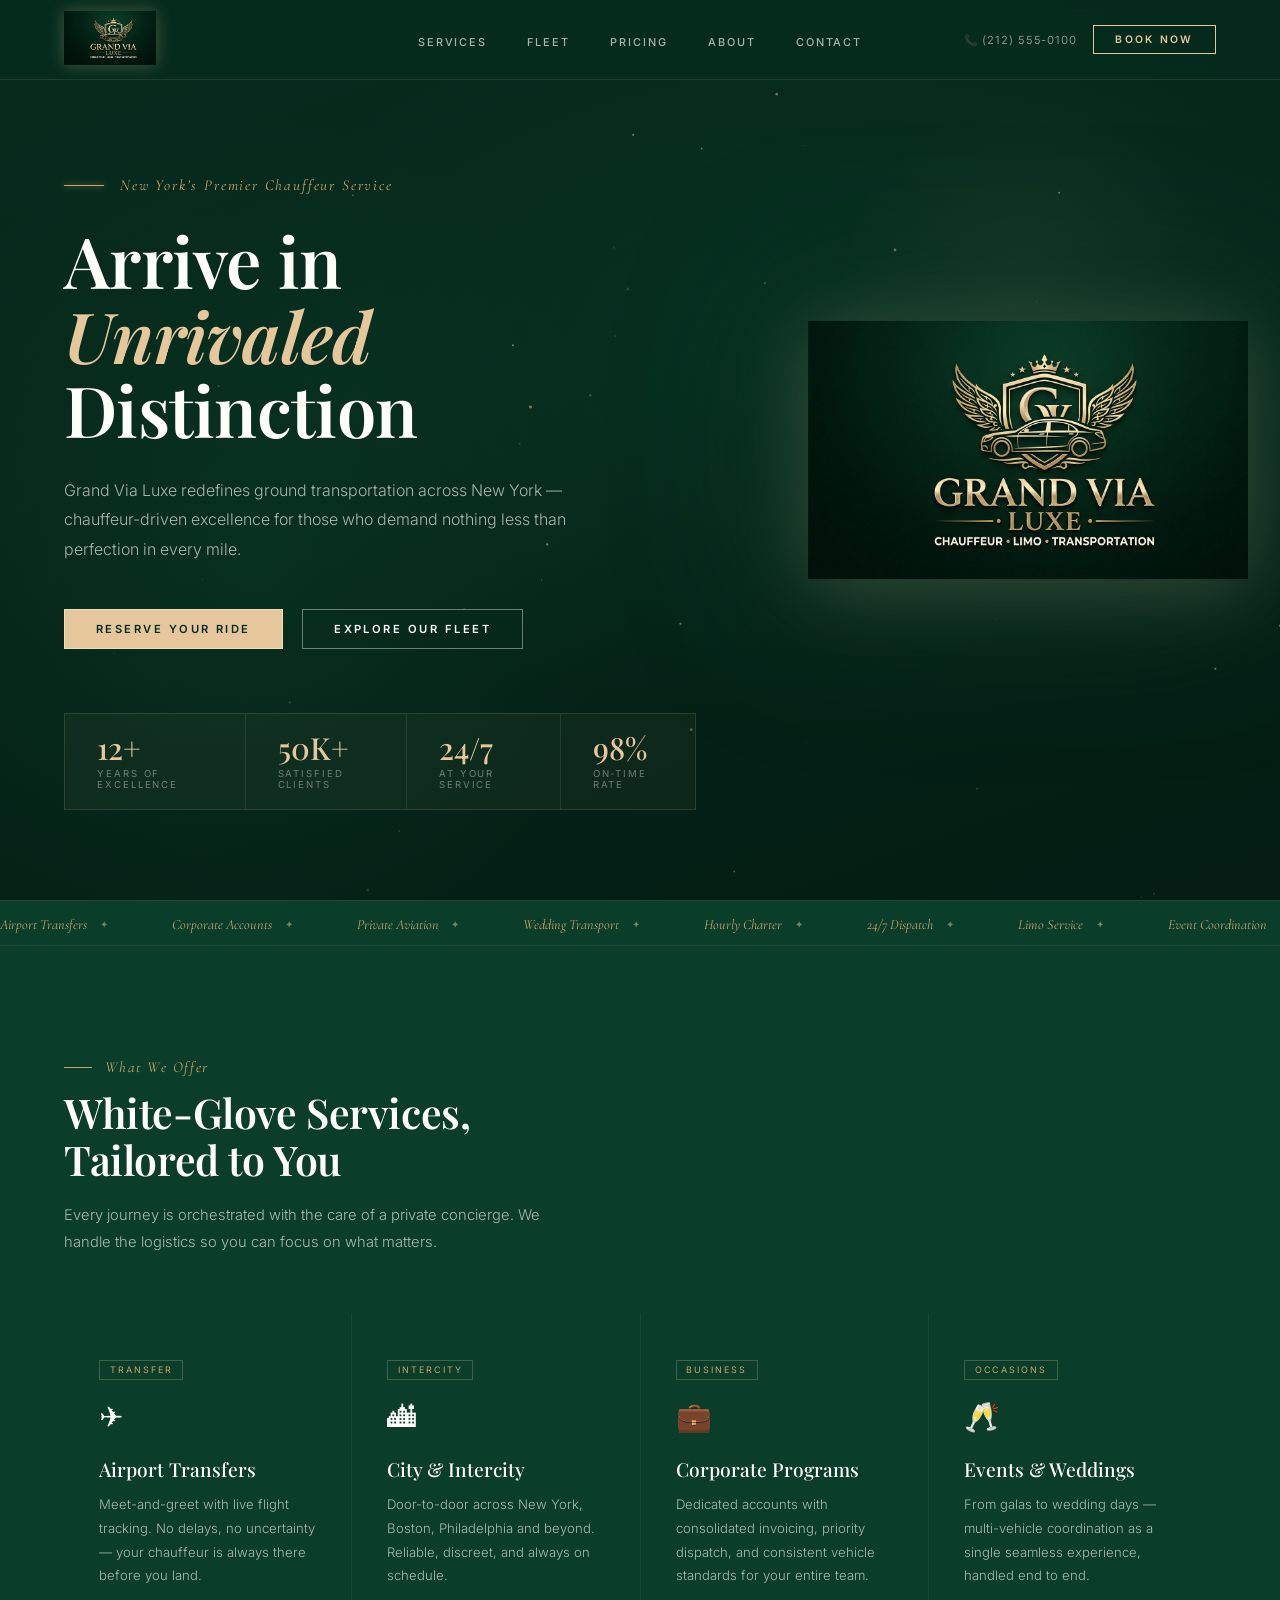
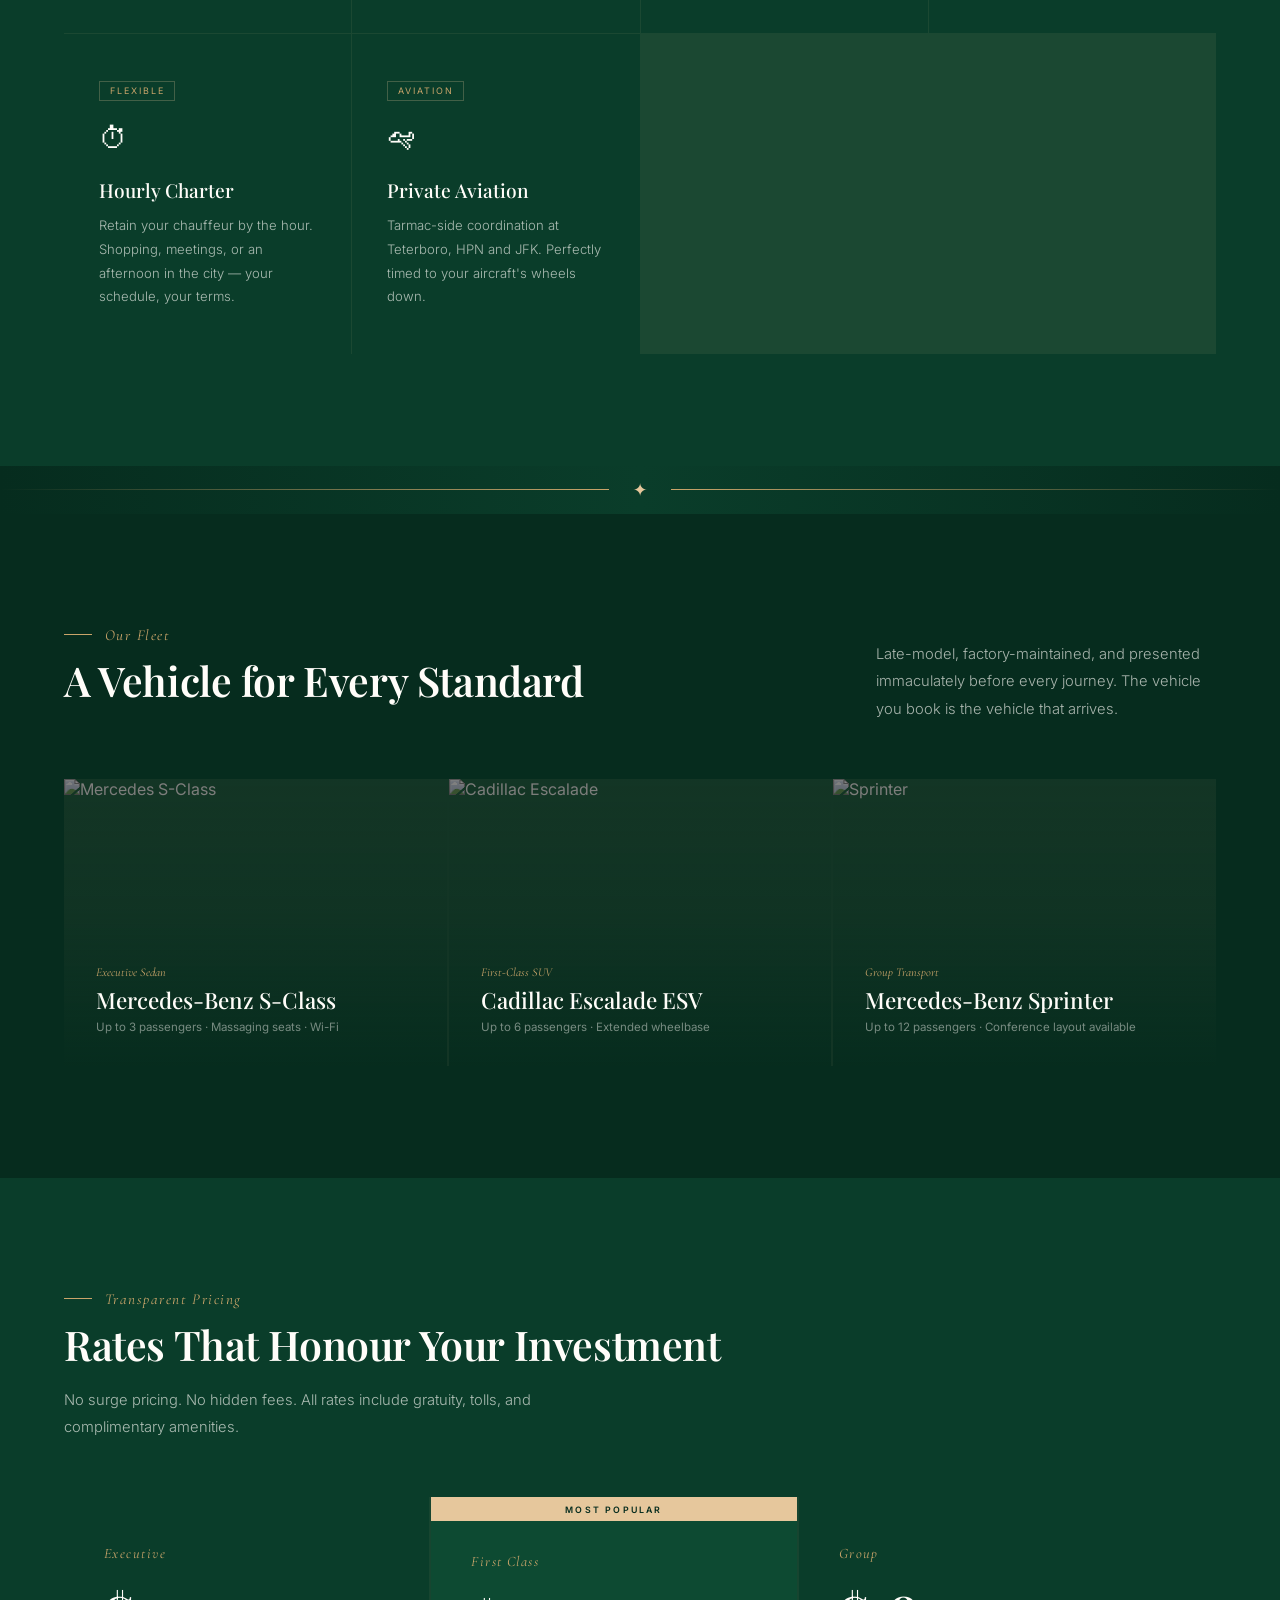
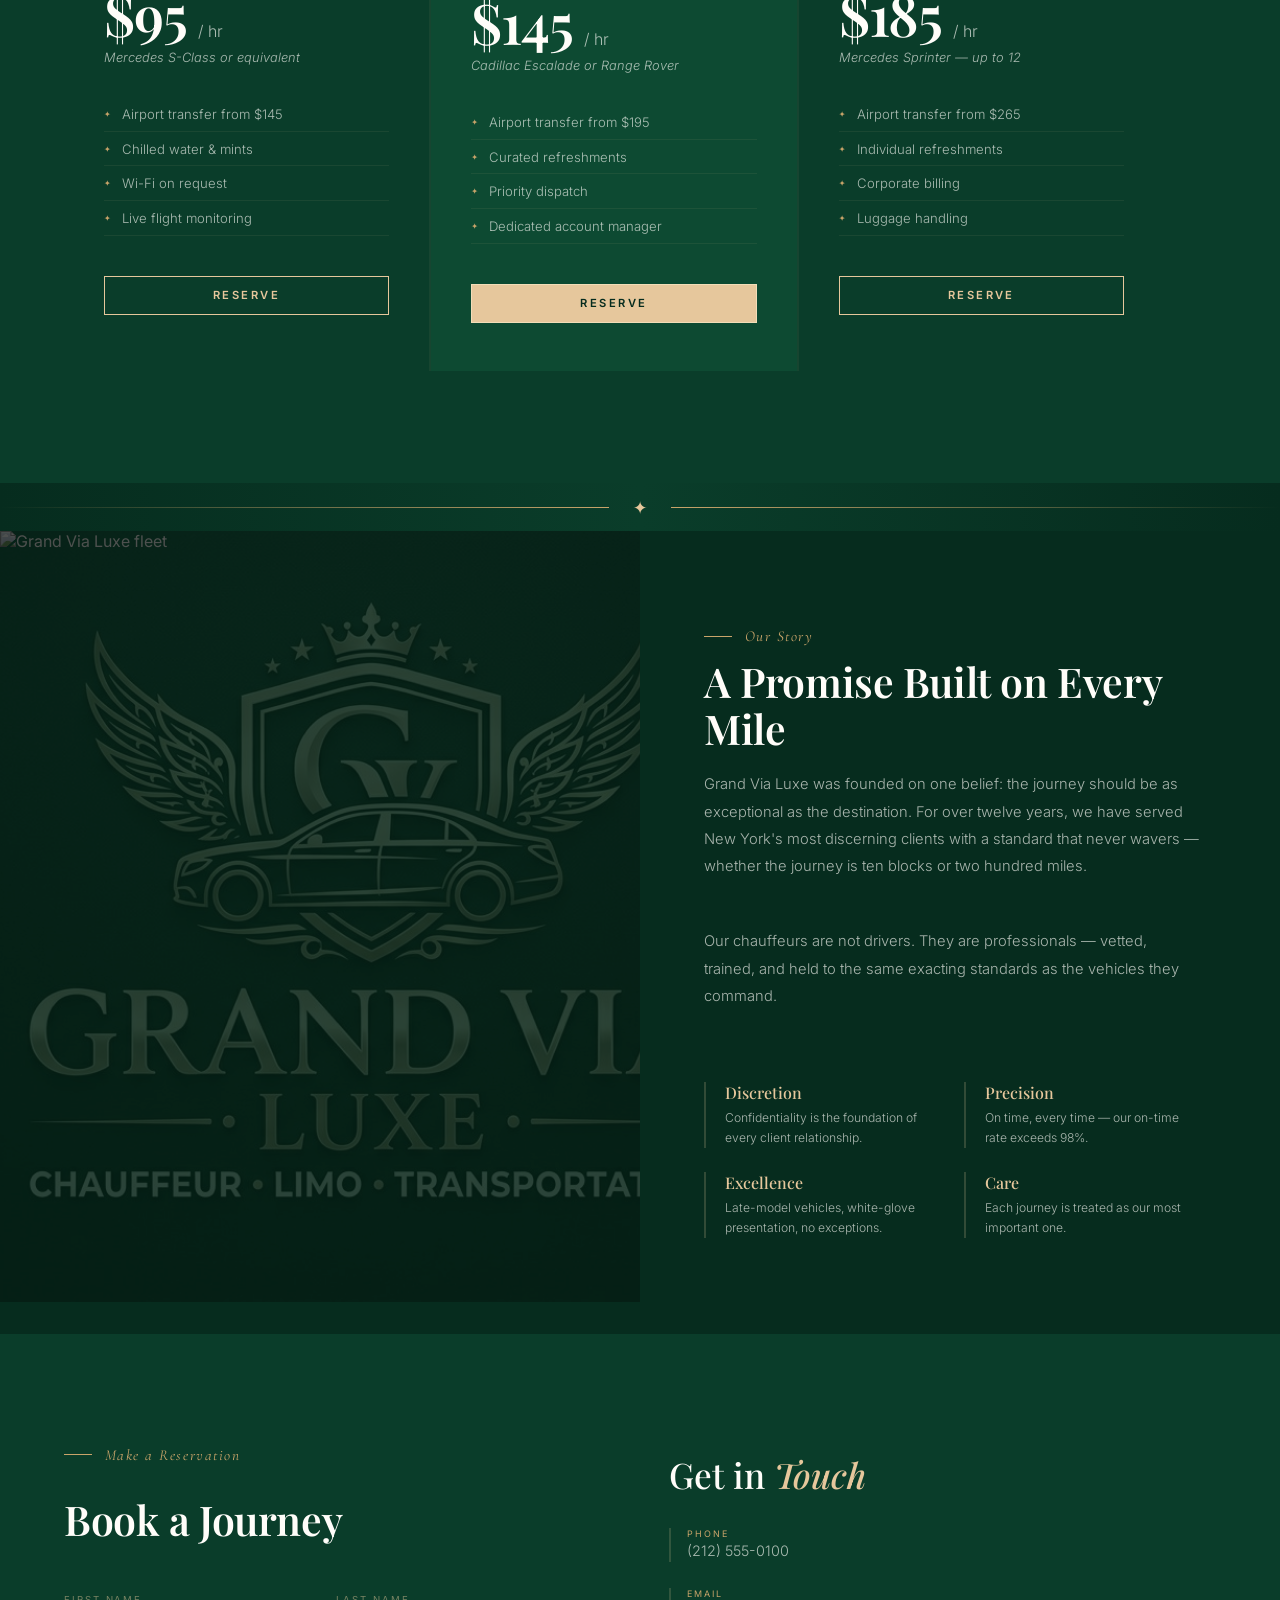
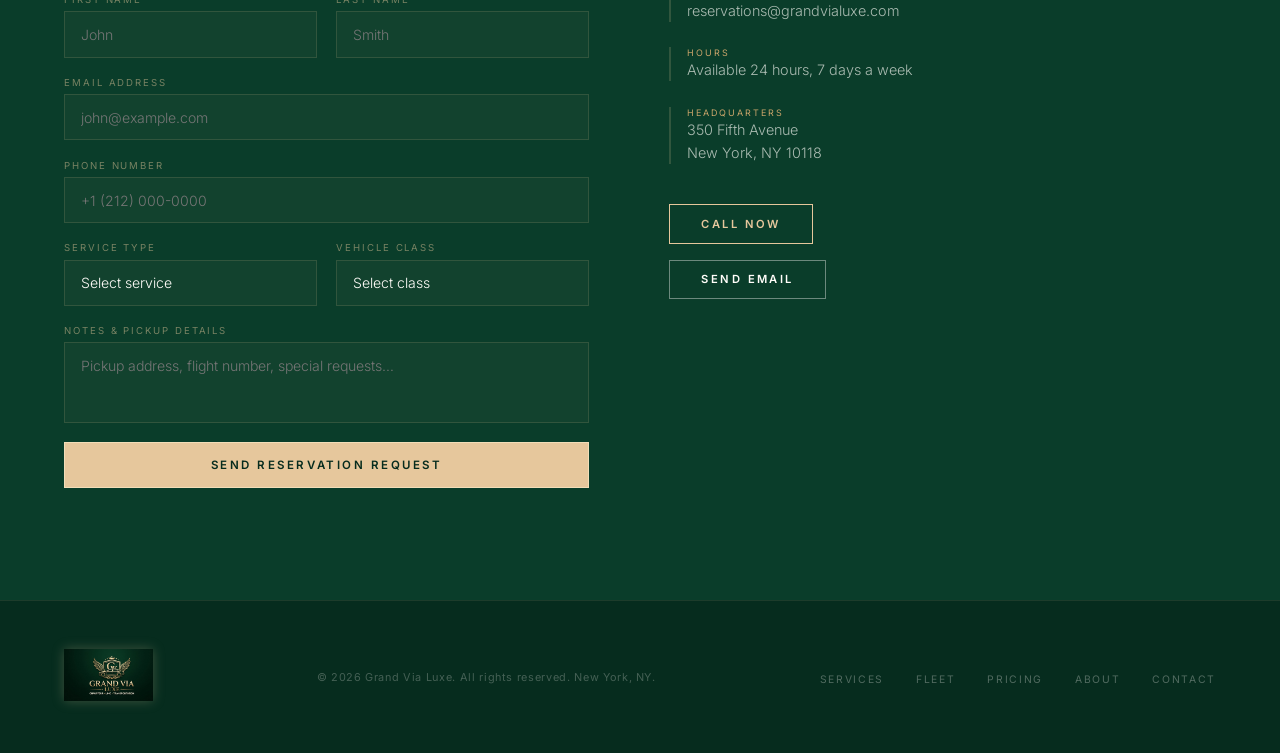
==== commit e5363ef1: "Rename index (1).html to index.html" ====
--- a/index.html
+++ b/index.html
@@ -1,1186 +1,949 @@
 <!DOCTYPE html>
 <html lang="en">
 <head>
-  <meta charset="UTF-8" />
-  <meta name="viewport" content="width=device-width, initial-scale=1.0"/>
-  <title>Grand Via Luxe | Premium Chauffeur Service New York</title>
-  <meta name="description" content="Grand Via Luxe – New York's premier luxury chauffeur service. Sedan, SUV, Sprinter, Party Bus. Book your ride today."/>
-  <link rel="preconnect" href="https://fonts.googleapis.com"/>
-  <link rel="preconnect" href="https://fonts.gstatic.com" crossorigin/>
-  <link href="https://fonts.googleapis.com/css2?family=Cormorant+Garamond:ital,wght@0,300;0,400;0,600;0,700;1,300;1,400&family=Inter:wght@300;400;500;600&family=Playfair+Display:wght@400;700&display=swap" rel="stylesheet"/>
-  <link rel="stylesheet" href="css/style.css"/>
+<meta charset="UTF-8"/>
+<meta name="viewport" content="width=device-width, initial-scale=1.0"/>
+<title>Grand Via Luxe — Chauffeur · Limo · Transportation</title>
+<link rel="preconnect" href="https://fonts.googleapis.com">
+<link href="https://fonts.googleapis.com/css2?family=Playfair+Display:ital,wght@0,400;0,500;0,600;0,700;1,400;1,500&family=Inter:wght@300;400;500;600&family=Cormorant+Garamond:wght@300;400;500&display=swap" rel="stylesheet">
+<style>
+/* ═══════════════════════
+   DESIGN TOKENS
+═══════════════════════ */
+:root {
+  --green:      #062C1E;
+  --green-2:    #0A3D2A;
+  --green-3:    #0D4A32;
+  --green-4:    #0F5238;
+  --gold:       #E6C79C;
+  --gold-dark:  #C9A46A;
+  --gold-light: #F2DDB8;
+  --cream:      #FFFDF9;
+  --cream-2:    #F5F0E8;
+  --cream-dim:  rgba(255,253,249,0.65);
+
+  --serif:   'Playfair Display', Georgia, serif;
+  --body:    'Inter', system-ui, sans-serif;
+  --elegant: 'Cormorant Garamond', Georgia, serif;
+
+  --shadow-gold: 0 0 20px rgba(230,199,156,0.25), 0 0 60px rgba(230,199,156,0.08);
+  --shadow-card: 0 4px 32px rgba(0,0,0,0.35);
+}
+
+*, *::before, *::after { box-sizing: border-box; margin:0; padding:0; }
+html { scroll-behavior: smooth; }
+body {
+  font-family: var(--body);
+  background: var(--green);
+  color: var(--cream);
+  overflow-x: hidden;
+}
+
+/* Scrollbar */
+::-webkit-scrollbar { width: 4px; }
+::-webkit-scrollbar-track { background: var(--green); }
+::-webkit-scrollbar-thumb { background: var(--gold-dark); }
+
+/* Scan texture overlay */
+body::before {
+  content: '';
+  position: fixed; inset: 0; z-index: 0; pointer-events: none;
+  background-image: url("data:image/svg+xml,%3Csvg width='4' height='4' viewBox='0 0 4 4' xmlns='http://www.w3.org/2000/svg'%3E%3Crect x='0' y='0' width='1' height='1' fill='rgba(0,0,0,0.06)'/%3E%3C/svg%3E");
+  background-size: 4px 4px;
+}
+
+/* ═══════════════════════
+   BUTTONS
+═══════════════════════ */
+.btn {
+  position: relative;
+  display: inline-flex; align-items: center; gap: 0.5rem;
+  padding: 0.8rem 2rem;
+  font-family: var(--body); font-size: 0.7rem; font-weight: 600;
+  letter-spacing: 0.22em; text-transform: uppercase; text-decoration: none;
+  background: transparent; border: none; color: var(--gold);
+  cursor: pointer; transition: color 0.3s, text-shadow 0.3s, background 0.3s;
+  overflow: hidden;
+}
+/* full border */
+.btn::before {
+  content: '';
+  position: absolute; inset: 0;
+  border: 1.5px solid var(--gold);
+  box-shadow: inset 0 0 0 0 rgba(230,199,156,0), 0 0 12px rgba(230,199,156,0.2);
+  transition: box-shadow 0.35s, background 0.35s;
+}
+/* shimmer sweep on hover */
+.btn::after {
+  content: '';
+  position: absolute; top:0; left:-100%; width:60%; height:100%;
+  background: linear-gradient(105deg, transparent 30%, rgba(230,199,156,0.18) 50%, transparent 70%);
+  transition: left 0.5s ease;
+}
+.btn:hover::after { left: 160%; }
+.btn:hover {
+  color: var(--cream);
+  text-shadow: 0 0 12px rgba(230,199,156,0.5);
+}
+.btn:hover::before {
+  box-shadow: inset 0 0 20px rgba(230,199,156,0.08), 0 0 22px rgba(230,199,156,0.3);
+  background: rgba(230,199,156,0.06);
+}
+
+.btn-solid {
+  background: var(--gold);
+  color: var(--green) !important;
+}
+.btn-solid::before { border-color: var(--gold-light); }
+.btn-solid:hover { background: var(--gold-light); }
+.btn-solid:hover::before { box-shadow: 0 0 28px rgba(230,199,156,0.5); }
+
+.btn-cream {
+  color: var(--cream);
+}
+.btn-cream::before { border-color: rgba(255,253,249,0.4); }
+.btn-cream:hover::before { border-color: var(--gold); box-shadow: 0 0 16px rgba(230,199,156,0.25); }
+.btn-cream:hover { color: var(--gold); }
+
+.btn-block { width: 100%; justify-content: center; }
+
+/* ═══════════════════════
+   NAV
+═══════════════════════ */
+nav {
+  position: fixed; top:0; left:0; right:0; z-index: 500;
+  display: flex; align-items: center; justify-content: space-between;
+  padding: 0 4rem;
+  height: 80px;
+  background: rgba(6,44,30,0.9);
+  backdrop-filter: blur(16px);
+  border-bottom: 1px solid rgba(230,199,156,0.12);
+  transition: height 0.3s, background 0.3s, border-color 0.3s;
+}
+nav.scrolled {
+  height: 68px;
+  background: rgba(6,44,30,0.97);
+  border-bottom-color: rgba(230,199,156,0.22);
+}
+
+.nav-logo img {
+  height: 54px;
+  width: auto;
+  object-fit: contain;
+  filter: drop-shadow(0 0 8px rgba(230,199,156,0.3));
+  transition: height 0.3s, filter 0.3s;
+}
+nav.scrolled .nav-logo img { height: 46px; }
+.nav-logo img:hover { filter: drop-shadow(0 0 14px rgba(230,199,156,0.55)); }
+
+.nav-links {
+  display: flex; list-style: none; gap: 2.5rem;
+  position: absolute; left: 50%; transform: translateX(-50%);
+}
+.nav-links a {
+  font-size: 0.68rem; font-weight: 500; letter-spacing: 0.18em;
+  text-transform: uppercase; color: rgba(255,253,249,0.65);
+  text-decoration: none; transition: color 0.25s;
+  position: relative;
+}
+.nav-links a::after {
+  content:''; position:absolute; bottom:-5px; left:0;
+  width:0; height:1px; background:var(--gold);
+  box-shadow: 0 0 6px var(--gold); transition:width 0.3s;
+}
+.nav-links a:hover { color: var(--gold); }
+.nav-links a:hover::after { width:100%; }
+
+.nav-actions { display:flex; align-items:center; gap:1rem; }
+.nav-phone {
+  font-size: 0.7rem; letter-spacing:0.08em;
+  color: rgba(255,253,249,0.5); text-decoration:none; transition:color 0.2s;
+}
+.nav-phone:hover { color: var(--gold); }
+
+.hamburger {
+  display:none; flex-direction:column; gap:5px;
+  background:none; border:none; cursor:pointer; padding:4px;
+}
+.hamburger span { display:block; width:22px; height:1px; background:var(--gold); transition:0.3s; }
+
+/* ═══════════════════════
+   MOBILE MENU
+═══════════════════════ */
+.mob-menu {
+  display:none; position:fixed; inset:0;
+  background:rgba(6,44,30,0.98); z-index:600;
+  flex-direction:column; align-items:center; justify-content:center; gap:2.2rem;
+}
+.mob-menu.open { display:flex; }
+.mob-menu img { height:70px; margin-bottom:1rem; filter:drop-shadow(0 0 10px rgba(230,199,156,0.35)); }
+.mob-menu a {
+  font-family:var(--serif); font-size:2rem; font-weight:400; letter-spacing:0.05em;
+  color:var(--cream); text-decoration:none; transition:color 0.2s;
+}
+.mob-menu a:hover { color:var(--gold); }
+.mob-close {
+  position:absolute; top:2rem; right:2rem;
+  background:none; border:none; font-size:1.5rem; color:var(--gold-dark); cursor:pointer;
+}
+
+/* ═══════════════════════
+   HERO
+═══════════════════════ */
+#hero {
+  position:relative; min-height:100vh;
+  display:flex; align-items:center;
+  overflow:hidden;
+}
+
+.hero-bg {
+  position:absolute; inset:0;
+  background:
+    radial-gradient(ellipse 80% 60% at 70% 40%, rgba(10,61,42,0.6) 0%, transparent 70%),
+    radial-gradient(ellipse 50% 80% at 20% 60%, rgba(15,82,56,0.25) 0%, transparent 60%),
+    linear-gradient(160deg, #062C1E 0%, #041C13 100%);
+  z-index:0;
+}
+
+/* Animated gold dust particles */
+#dust-canvas {
+  position:absolute; inset:0; z-index:1; pointer-events:none;
+}
+
+/* Ornamental corner — signature element */
+.hero-ornament {
+  position:absolute; top:6rem; right:4rem;
+  width:380px; height:380px; z-index:1; opacity:0.06;
+  background: radial-gradient(circle, var(--gold) 0%, transparent 70%);
+  border-radius:50%;
+  animation: orb-breathe 6s ease-in-out infinite;
+}
+@keyframes orb-breathe {
+  0%,100% { transform:scale(1); opacity:0.06; }
+  50%      { transform:scale(1.12); opacity:0.1; }
+}
+
+.hero-content {
+  position:relative; z-index:2;
+  padding: 0 4rem;
+  max-width:760px;
+  margin-top:5rem;
+}
+
+.hero-eyebrow {
+  display:inline-flex; align-items:center; gap:1rem;
+  font-family:var(--elegant); font-size:0.95rem; font-style:italic;
+  letter-spacing:0.12em; color:var(--gold-dark);
+  margin-bottom:1.8rem;
+}
+.hero-eyebrow-line {
+  width:40px; height:1px; background:var(--gold-dark);
+  box-shadow:0 0 6px var(--gold-dark);
+}
+
+.hero-headline {
+  font-family:var(--serif);
+  font-size: clamp(3rem, 5.5vw, 5.5rem);
+  font-weight:600; line-height:1.06; letter-spacing:-0.01em;
+  color:var(--cream); margin-bottom:1.8rem;
+}
+.hero-headline .gold-word { color:var(--gold); }
+.hero-headline .italic-word { font-style:italic; }
+
+.hero-sub {
+  font-size:1rem; font-weight:300; line-height:1.85;
+  color:var(--cream-dim); max-width:520px; margin-bottom:2.8rem;
+}
+
+.hero-actions { display:flex; gap:1.2rem; flex-wrap:wrap; margin-bottom:4rem; }
+
+/* Stats row */
+.hero-stats {
+  display:flex; gap:0; border:1px solid rgba(230,199,156,0.15);
+  background:rgba(230,199,156,0.04); width:fit-content;
+}
+.hstat {
+  padding:1.2rem 2rem;
+  border-right:1px solid rgba(230,199,156,0.12);
+}
+.hstat:last-child { border-right:none; }
+.hstat-num {
+  font-family:var(--serif); font-size:1.9rem; font-weight:500;
+  color:var(--gold); line-height:1;
+}
+.hstat-label {
+  font-size:0.6rem; letter-spacing:0.2em; text-transform:uppercase;
+  color:rgba(255,253,249,0.4); margin-top:0.3rem;
+}
+
+/* Hero logo image — large, centered on right half */
+.hero-logo-display {
+  position:absolute; right:2rem; top:50%; transform:translateY(-50%);
+  z-index:2; width:440px;
+  animation: logo-float 5s ease-in-out infinite;
+  filter: drop-shadow(0 8px 40px rgba(230,199,156,0.22)) drop-shadow(0 0 80px rgba(6,44,30,0.8));
+}
+@keyframes logo-float {
+  0%,100% { transform:translateY(-50%) translateY(0px); }
+  50%      { transform:translateY(-50%) translateY(-12px); }
+}
+
+/* Shimmer animation on logo */
+@keyframes logo-shimmer {
+  0%   { filter:drop-shadow(0 8px 40px rgba(230,199,156,0.22)) drop-shadow(0 0 80px rgba(6,44,30,0.8)); }
+  50%  { filter:drop-shadow(0 8px 40px rgba(230,199,156,0.5)) drop-shadow(0 0 100px rgba(6,44,30,0.6)); }
+  100% { filter:drop-shadow(0 8px 40px rgba(230,199,156,0.22)) drop-shadow(0 0 80px rgba(6,44,30,0.8)); }
+}
+.hero-logo-display { animation: logo-float 5s ease-in-out infinite, logo-shimmer 4s ease-in-out infinite; }
+
+/* ═══════════════════════
+   GOLD DIVIDER
+═══════════════════════ */
+.gold-divider {
+  position:relative; z-index:2;
+  display:flex; align-items:center; justify-content:center;
+  padding:0; height:48px; overflow:hidden;
+  background: linear-gradient(90deg, var(--green) 0%, var(--green-2) 50%, var(--green) 100%);
+}
+.gold-divider::before,.gold-divider::after {
+  content:''; flex:1; height:1px;
+  background:linear-gradient(90deg, transparent, var(--gold-dark));
+}
+.gold-divider::after {
+  background:linear-gradient(90deg, var(--gold-dark), transparent);
+}
+.gold-divider-icon {
+  font-size:1.1rem; color:var(--gold); padding:0 1.5rem;
+  animation: spin-slow 12s linear infinite;
+}
+@keyframes spin-slow { to { transform:rotate(360deg); } }
+
+/* ═══════════════════════
+   TICKER
+═══════════════════════ */
+.ticker {
+  background:var(--green-2); border-top:1px solid rgba(230,199,156,0.1);
+  border-bottom:1px solid rgba(230,199,156,0.1);
+  overflow:hidden; padding:0.75rem 0; position:relative; z-index:2;
+}
+.ticker-track {
+  display:inline-flex; gap:4rem;
+  animation:ticker-scroll 28s linear infinite;
+}
+@keyframes ticker-scroll { from{transform:translateX(0);} to{transform:translateX(-50%);} }
+.ticker-item {
+  font-family:var(--elegant); font-size:0.88rem; font-style:italic;
+  color:var(--gold-dark); white-space:nowrap;
+  display:inline-flex; align-items:center; gap:0.8rem;
+}
+.ticker-sep { color:var(--gold); opacity:0.5; font-style:normal; font-size:0.6rem; }
+
+/* ═══════════════════════
+   SECTION BASE
+═══════════════════════ */
+.sec { position:relative; z-index:2; padding:7rem 4rem; }
+
+.sec-eyebrow {
+  font-family:var(--elegant); font-style:italic;
+  font-size:0.95rem; letter-spacing:0.1em;
+  color:var(--gold-dark); margin-bottom:0.8rem;
+  display:flex; align-items:center; gap:0.8rem;
+}
+.sec-eyebrow::before {
+  content:''; width:28px; height:1px;
+  background:var(--gold-dark); flex-shrink:0;
+}
+
+.sec-title {
+  font-family:var(--serif);
+  font-size:clamp(2rem,3.2vw,3rem);
+  font-weight:600; line-height:1.15; letter-spacing:-0.01em;
+  color:var(--cream); margin-bottom:1.2rem;
+}
+
+.sec-sub {
+  font-size:0.92rem; font-weight:300; line-height:1.85;
+  color:var(--cream-dim); max-width:520px;
+}
+
+/* ═══════════════════════
+   SERVICES
+═══════════════════════ */
+#services { background:var(--green-2); }
+
+.services-grid {
+  display:grid; grid-template-columns:repeat(auto-fit,minmax(270px,1fr));
+  gap:1px; margin-top:3.5rem;
+  background:rgba(230,199,156,0.08); max-width:1300px;
+}
+
+.srv {
+  background:var(--green-2); padding:2.8rem 2.2rem;
+  position:relative; overflow:hidden; cursor:pointer;
+  transition:background 0.3s;
+}
+/* bottom gold bar — reveals on hover */
+.srv::after {
+  content:''; position:absolute; bottom:0; left:0; right:0; height:2px;
+  background:linear-gradient(90deg,transparent,var(--gold),transparent);
+  transform:scaleX(0); transform-origin:center;
+  transition:transform 0.4s ease;
+  box-shadow:0 0 10px var(--gold);
+}
+.srv:hover { background:var(--green-3); }
+.srv:hover::after { transform:scaleX(1); }
+
+.srv-icon { font-size:1.8rem; margin-bottom:1.4rem; display:block; }
+.srv-name {
+  font-family:var(--serif); font-size:1.2rem; font-weight:500;
+  color:var(--cream); margin-bottom:0.7rem;
+}
+.srv-desc { font-size:0.82rem; line-height:1.8; color:var(--cream-dim); font-weight:300; }
+
+.srv-tag {
+  display:inline-block; margin-bottom:1.2rem;
+  font-size:0.56rem; letter-spacing:0.22em; text-transform:uppercase;
+  color:var(--gold-dark); border:1px solid rgba(230,199,156,0.25); padding:0.2rem 0.6rem;
+}
+
+/* ═══════════════════════
+   FLEET
+═══════════════════════ */
+#fleet { background:var(--green); }
+
+.fleet-head {
+  display:flex; justify-content:space-between; align-items:flex-end;
+  flex-wrap:wrap; gap:2rem; margin-bottom:3.5rem; max-width:1300px;
+}
+
+.fleet-grid {
+  display:grid; grid-template-columns:repeat(3,1fr);
+  gap:2px; max-width:1300px; background:rgba(230,199,156,0.06);
+}
+
+.fleet-card {
+  position:relative; overflow:hidden; aspect-ratio:4/3; cursor:pointer;
+}
+.fleet-card img {
+  width:100%; height:100%; object-fit:cover;
+  filter:brightness(0.5) saturate(0.6);
+  transition:transform 0.6s ease, filter 0.4s ease;
+}
+.fleet-card:hover img { transform:scale(1.06); filter:brightness(0.65) saturate(0.8); }
+
+.fleet-overlay {
+  position:absolute; inset:0;
+  background:linear-gradient(to top, rgba(6,44,30,0.95) 0%, rgba(6,44,30,0.2) 55%, transparent 100%);
+  display:flex; flex-direction:column; justify-content:flex-end; padding:2rem;
+  transition:background 0.3s;
+}
+
+/* gold corner marks on hover */
+.fleet-overlay::before,.fleet-overlay::after {
+  content:''; position:absolute; width:18px; height:18px;
+  opacity:0; transition:opacity 0.3s;
+}
+.fleet-overlay::before { top:1.2rem; left:1.2rem; border-top:1.5px solid var(--gold); border-left:1.5px solid var(--gold); }
+.fleet-overlay::after  { bottom:1.2rem; right:1.2rem; border-bottom:1.5px solid var(--gold); border-right:1.5px solid var(--gold); }
+.fleet-card:hover .fleet-overlay::before,
+.fleet-card:hover .fleet-overlay::after { opacity:1; }
+
+.fleet-cls {
+  font-family:var(--elegant); font-style:italic;
+  font-size:0.75rem; color:var(--gold-dark); margin-bottom:0.4rem;
+}
+.fleet-name { font-family:var(--serif); font-size:1.4rem; font-weight:500; color:var(--cream); }
+.fleet-cap { font-size:0.72rem; color:rgba(255,253,249,0.45); margin-top:0.3rem; }
+
+/* ═══════════════════════
+   PRICING
+═══════════════════════ */
+#pricing { background:var(--green-2); }
+
+.pricing-grid {
+  display:grid; grid-template-columns:repeat(auto-fit,minmax(290px,1fr));
+  gap:2px; margin-top:3.5rem; max-width:1100px;
+  background:rgba(230,199,156,0.06);
+}
+
+.pc {
+  background:var(--green-2); padding:3rem 2.5rem; position:relative;
+  transition:background 0.3s;
+}
+.pc.featured { background:var(--green-3); }
+.pc.featured::before {
+  content:'MOST POPULAR'; position:absolute; top:0; left:0; right:0;
+  text-align:center; padding:0.4rem;
+  font-size:0.55rem; letter-spacing:0.25em; font-weight:600; text-transform:uppercase;
+  background:var(--gold); color:var(--green);
+}
+.pc.featured { padding-top:3.5rem; }
+
+.pc-tier {
+  font-family:var(--elegant); font-style:italic;
+  font-size:0.9rem; color:var(--gold-dark); margin-bottom:1.5rem;
+  letter-spacing:0.1em;
+}
+.pc-amount {
+  font-family:var(--serif); font-size:3.5rem; font-weight:600;
+  color:var(--cream); line-height:1; letter-spacing:-0.02em;
+}
+.pc-amount small {
+  font-family:var(--body); font-size:1rem; font-weight:300;
+  color:var(--cream-dim); letter-spacing:0;
+}
+.pc-vehicle {
+  font-size:0.8rem; font-weight:300; color:var(--cream-dim);
+  margin:0.5rem 0 2rem; font-style:italic;
+}
+.pc-feats { list-style:none; margin-bottom:2.5rem; }
+.pc-feats li {
+  font-size:0.82rem; font-weight:300; color:var(--cream-dim);
+  padding:0.55rem 0; border-bottom:1px solid rgba(230,199,156,0.07);
+  display:flex; align-items:center; gap:0.7rem;
+}
+.pc-feats li::before {
+  content:'✦'; color:var(--gold-dark); font-size:0.5rem; flex-shrink:0;
+}
+
+/* ═══════════════════════
+   ABOUT — two column
+═══════════════════════ */
+#about {
+  background:var(--green); display:grid; grid-template-columns:1fr 1fr;
+  position:relative; z-index:2;
+}
+.about-img {
+  position:relative; min-height:580px; overflow:hidden;
+}
+.about-img img {
+  width:100%; height:100%; object-fit:cover;
+  filter:brightness(0.45) saturate(0.55);
+}
+/* gold vignette over photo */
+.about-img::after {
+  content:''; position:absolute; inset:0;
+  background:linear-gradient(to right, transparent 50%, var(--green));
+}
+/* logo watermark on photo */
+.about-img-logo {
+  position:absolute; z-index:2;
+  bottom:2rem; left:50%; transform:translateX(-50%);
+  width:160px; opacity:0.35;
+  filter:grayscale(1) brightness(2);
+}
+
+.about-txt {
+  padding:6rem 5rem 6rem 4rem;
+  display:flex; flex-direction:column; justify-content:center;
+}
+.about-txt .sec-sub { margin-bottom:2rem; }
+
+.pillars { display:grid; grid-template-columns:1fr 1fr; gap:1.5rem; margin-top:2.5rem; }
+.pillar {
+  border-left:2px solid rgba(230,199,156,0.2);
+  padding-left:1.2rem;
+}
+.pillar-title {
+  font-family:var(--serif); font-size:1rem; font-weight:500;
+  color:var(--gold); margin-bottom:0.3rem;
+}
+.pillar-desc { font-size:0.76rem; line-height:1.65; color:var(--cream-dim); font-weight:300; }
+
+/* ═══════════════════════
+   CONTACT
+═══════════════════════ */
+#contact { background:var(--green-2); }
+
+.contact-wrap { display:grid; grid-template-columns:1fr 1fr; gap:5rem; max-width:1100px; }
+
+.cform { display:flex; flex-direction:column; gap:1.2rem; }
+.frow  { display:grid; grid-template-columns:1fr 1fr; gap:1.2rem; }
+.field { display:flex; flex-direction:column; gap:0.4rem; }
+.field label {
+  font-size:0.6rem; letter-spacing:0.2em; text-transform:uppercase;
+  color:rgba(230,199,156,0.5);
+}
+.field input,.field select,.field textarea {
+  background:rgba(230,199,156,0.04);
+  border:1px solid rgba(230,199,156,0.14);
+  color:var(--cream); font-family:var(--body); font-size:0.88rem; font-weight:300;
+  padding:0.85rem 1rem; outline:none; appearance:none; resize:none;
+  border-radius:0; transition:border-color 0.2s, box-shadow 0.2s;
+}
+.field input:focus,.field select:focus,.field textarea:focus {
+  border-color:var(--gold-dark);
+  box-shadow:0 0 0 3px rgba(230,199,156,0.06);
+}
+.field select option { background:var(--green-2); }
+
+.cinfo { padding-top:0.5rem; }
+.cinfo-title {
+  font-family:var(--serif); font-size:2.2rem; font-weight:500;
+  line-height:1.2; margin-bottom:2rem; color:var(--cream);
+}
+.cinfo-title span { font-style:italic; color:var(--gold); }
+
+.crow {
+  margin-bottom:1.6rem; padding-left:1rem;
+  border-left:2px solid rgba(230,199,156,0.18);
+}
+.crow-label {
+  font-size:0.56rem; letter-spacing:0.22em; text-transform:uppercase;
+  color:var(--gold-dark); font-family:var(--body);
+}
+.crow-val {
+  font-size:0.9rem; font-weight:300; color:var(--cream-dim); line-height:1.6;
+}
+
+/* ═══════════════════════
+   FOOTER
+═══════════════════════ */
+footer {
+  position:relative; z-index:2; background:var(--green);
+  border-top:1px solid rgba(230,199,156,0.1);
+  padding:3rem 4rem;
+  display:flex; justify-content:space-between; align-items:center;
+  flex-wrap:wrap; gap:2rem;
+}
+.footer-logo img {
+  height:52px; filter:drop-shadow(0 0 6px rgba(230,199,156,0.25));
+}
+.footer-copy {
+  font-size:0.68rem; color:rgba(255,253,249,0.25); letter-spacing:0.06em;
+}
+.footer-links { display:flex; gap:2rem; list-style:none; }
+.footer-links a {
+  font-size:0.65rem; letter-spacing:0.16em; text-transform:uppercase;
+  color:rgba(255,253,249,0.3); text-decoration:none; transition:color 0.2s;
+}
+.footer-links a:hover { color:var(--gold); }
+
+/* ═══════════════════════
+   SCROLL REVEAL
+═══════════════════════ */
+.reveal {
+  opacity:0; transform:translateY(32px);
+  transition:opacity 0.75s ease, transform 0.75s ease;
+}
+.reveal.vis { opacity:1; transform:translateY(0); }
+
+/* ═══════════════════════
+   RESPONSIVE
+═══════════════════════ */
+@media(max-width:1100px){
+  .hero-logo-display { width:320px; right:1rem; opacity:0.7; }
+  .hero-content { max-width:600px; }
+}
+@media(max-width:960px){
+  nav{padding:0 1.8rem;}
+  .nav-links,.nav-phone { display:none; }
+  .hamburger{display:flex;}
+  .hero-logo-display{display:none;}
+  .hero-content{padding:0 2rem; max-width:100%;}
+  #about{grid-template-columns:1fr;}
+  .about-img{min-height:280px;}
+  .about-img::after{display:none;}
+  .about-txt{padding:4rem 2rem;}
+  .pillars{grid-template-columns:1fr;}
+  .contact-wrap{grid-template-columns:1fr; gap:3rem;}
+  .frow{grid-template-columns:1fr;}
+  .fleet-grid{grid-template-columns:1fr;}
+  footer{padding:2.5rem 2rem; flex-direction:column; align-items:flex-start;}
+  .sec{padding:5rem 2rem;}
+}
+@media(prefers-reduced-motion:reduce){
+  *,*::before,*::after{animation:none!important;transition:none!important;}
+}
+</style>
 </head>
 <body>
 
-<!-- ═══════════════ PRELOADER ═══════════════ -->
-<div id="preloader">
-  <div class="preloader-inner">
-    <div class="preloader-logo">
-      <svg viewBox="0 0 120 60" xmlns="http://www.w3.org/2000/svg" width="180">
-        <text x="50%" y="38" text-anchor="middle" font-family="Cormorant Garamond,serif" font-size="18" font-weight="600" fill="#C9A84C" letter-spacing="4">GRAND VIA</text>
-        <text x="50%" y="54" text-anchor="middle" font-family="Cormorant Garamond,serif" font-size="11" font-weight="300" fill="#ffffff" letter-spacing="8">LUXE</text>
-        <line x1="20" y1="43" x2="44" y2="43" stroke="#C9A84C" stroke-width="0.5"/>
-        <line x1="76" y1="43" x2="100" y2="43" stroke="#C9A84C" stroke-width="0.5"/>
-      </svg>
+<!-- ═══ NAV ═══ -->
+<nav id="navbar">
+  <a href="#" class="nav-logo">
+    <img src="[data-uri]" alt="Grand Via Luxe"/>
+  </a>
+  <ul class="nav-links">
+    <li><a href="#services">Services</a></li>
+    <li><a href="#fleet">Fleet</a></li>
+    <li><a href="#pricing">Pricing</a></li>
+    <li><a href="#about">About</a></li>
+    <li><a href="#contact">Contact</a></li>
+  </ul>
+  <div class="nav-actions">
+    <a href="tel:2125550100" class="nav-phone">📞 (212) 555-0100</a>
+    <a href="#contact" class="btn" style="padding:0.5rem 1.4rem; font-size:0.65rem;">Book Now</a>
+  </div>
+  <button class="hamburger" id="menuBtn"><span></span><span></span><span></span></button>
+</nav>
+
+<!-- Mobile Menu -->
+<div class="mob-menu" id="mobMenu">
+  <button class="mob-close" id="mobClose">✕</button>
+  <img src="[data-uri]